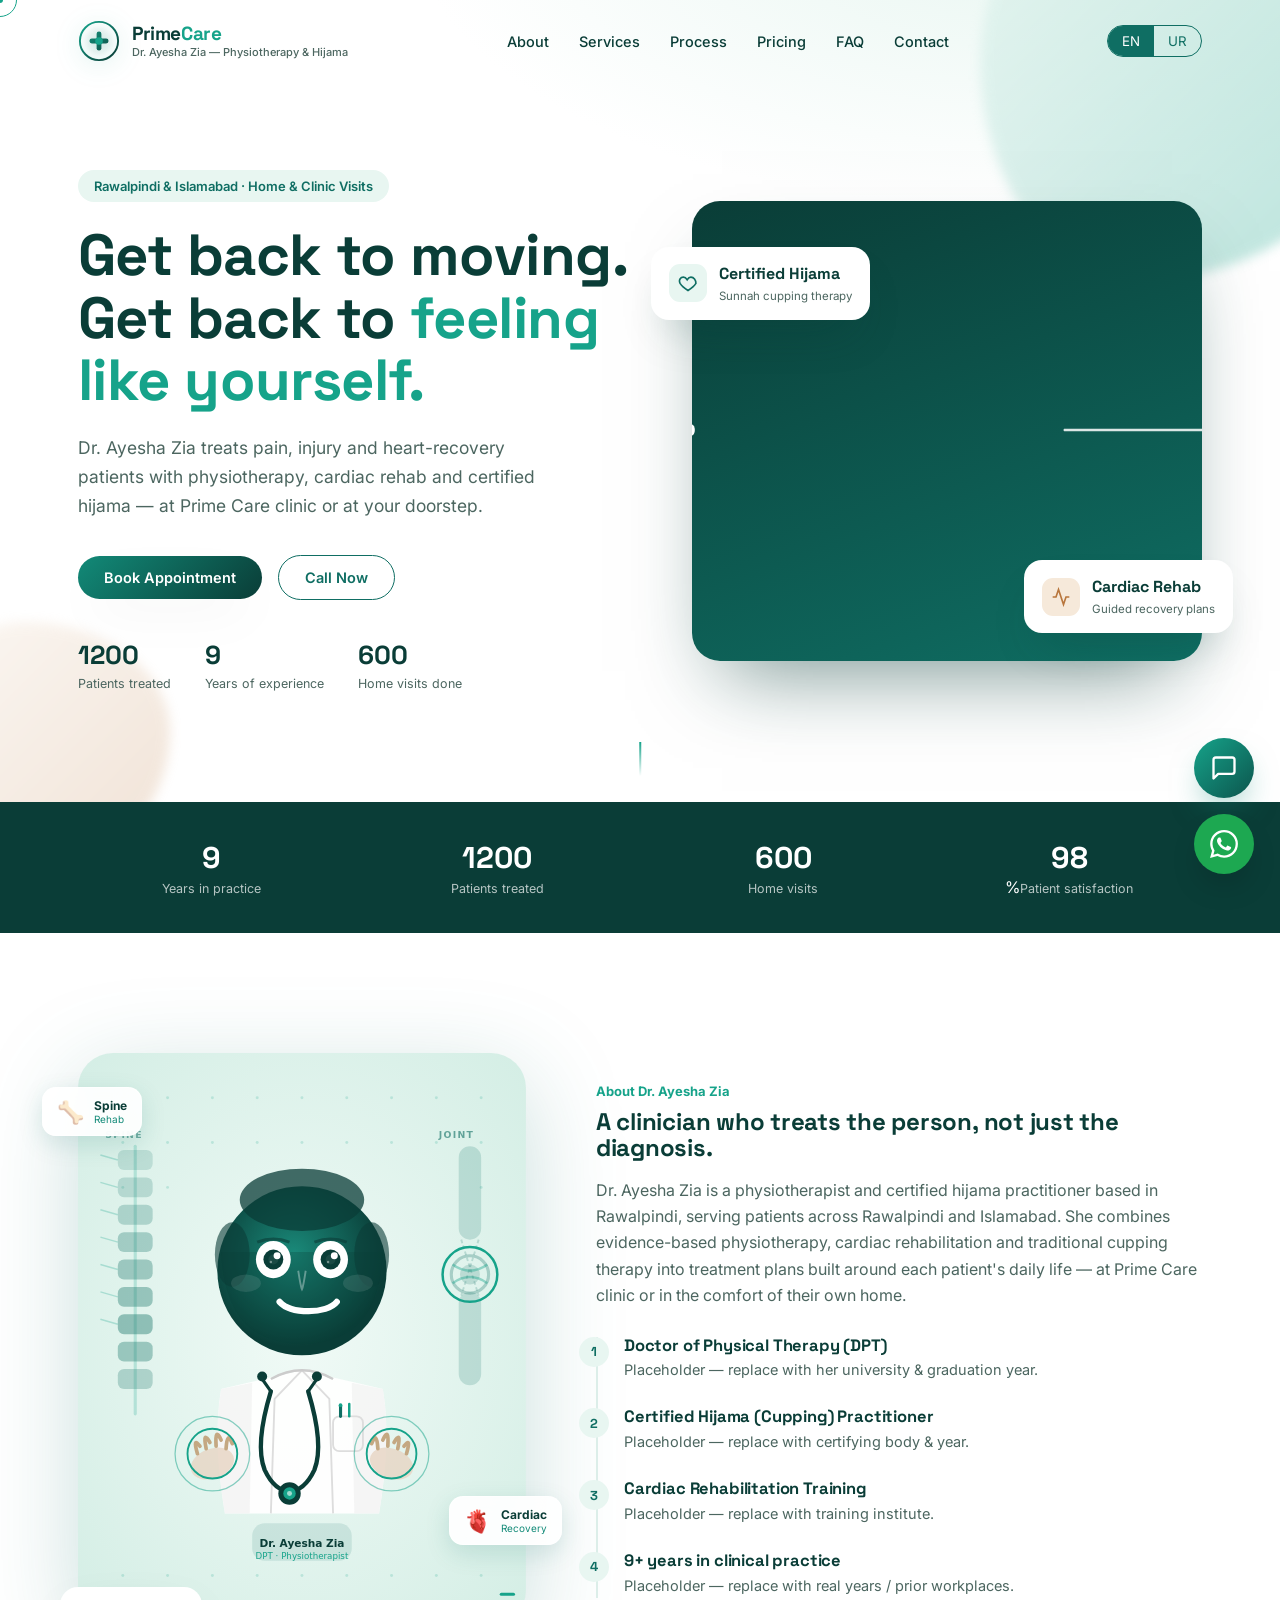
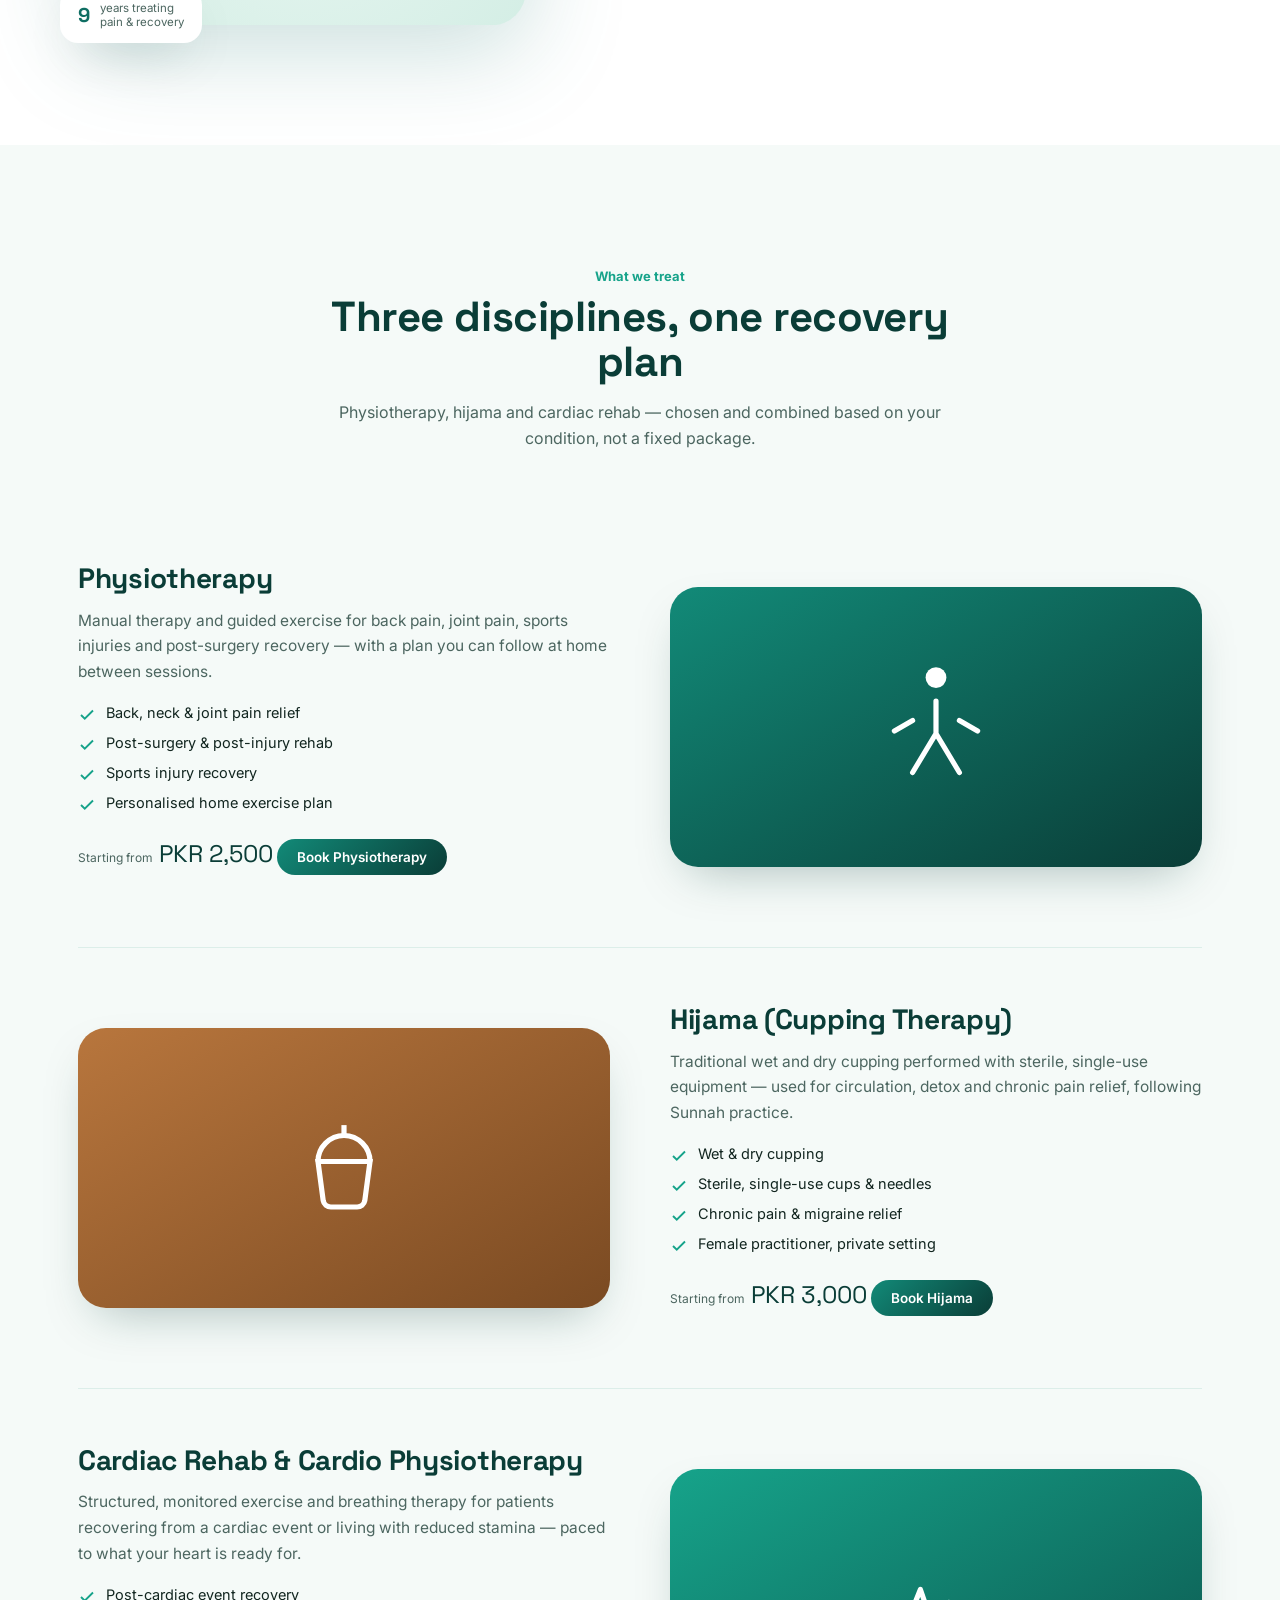
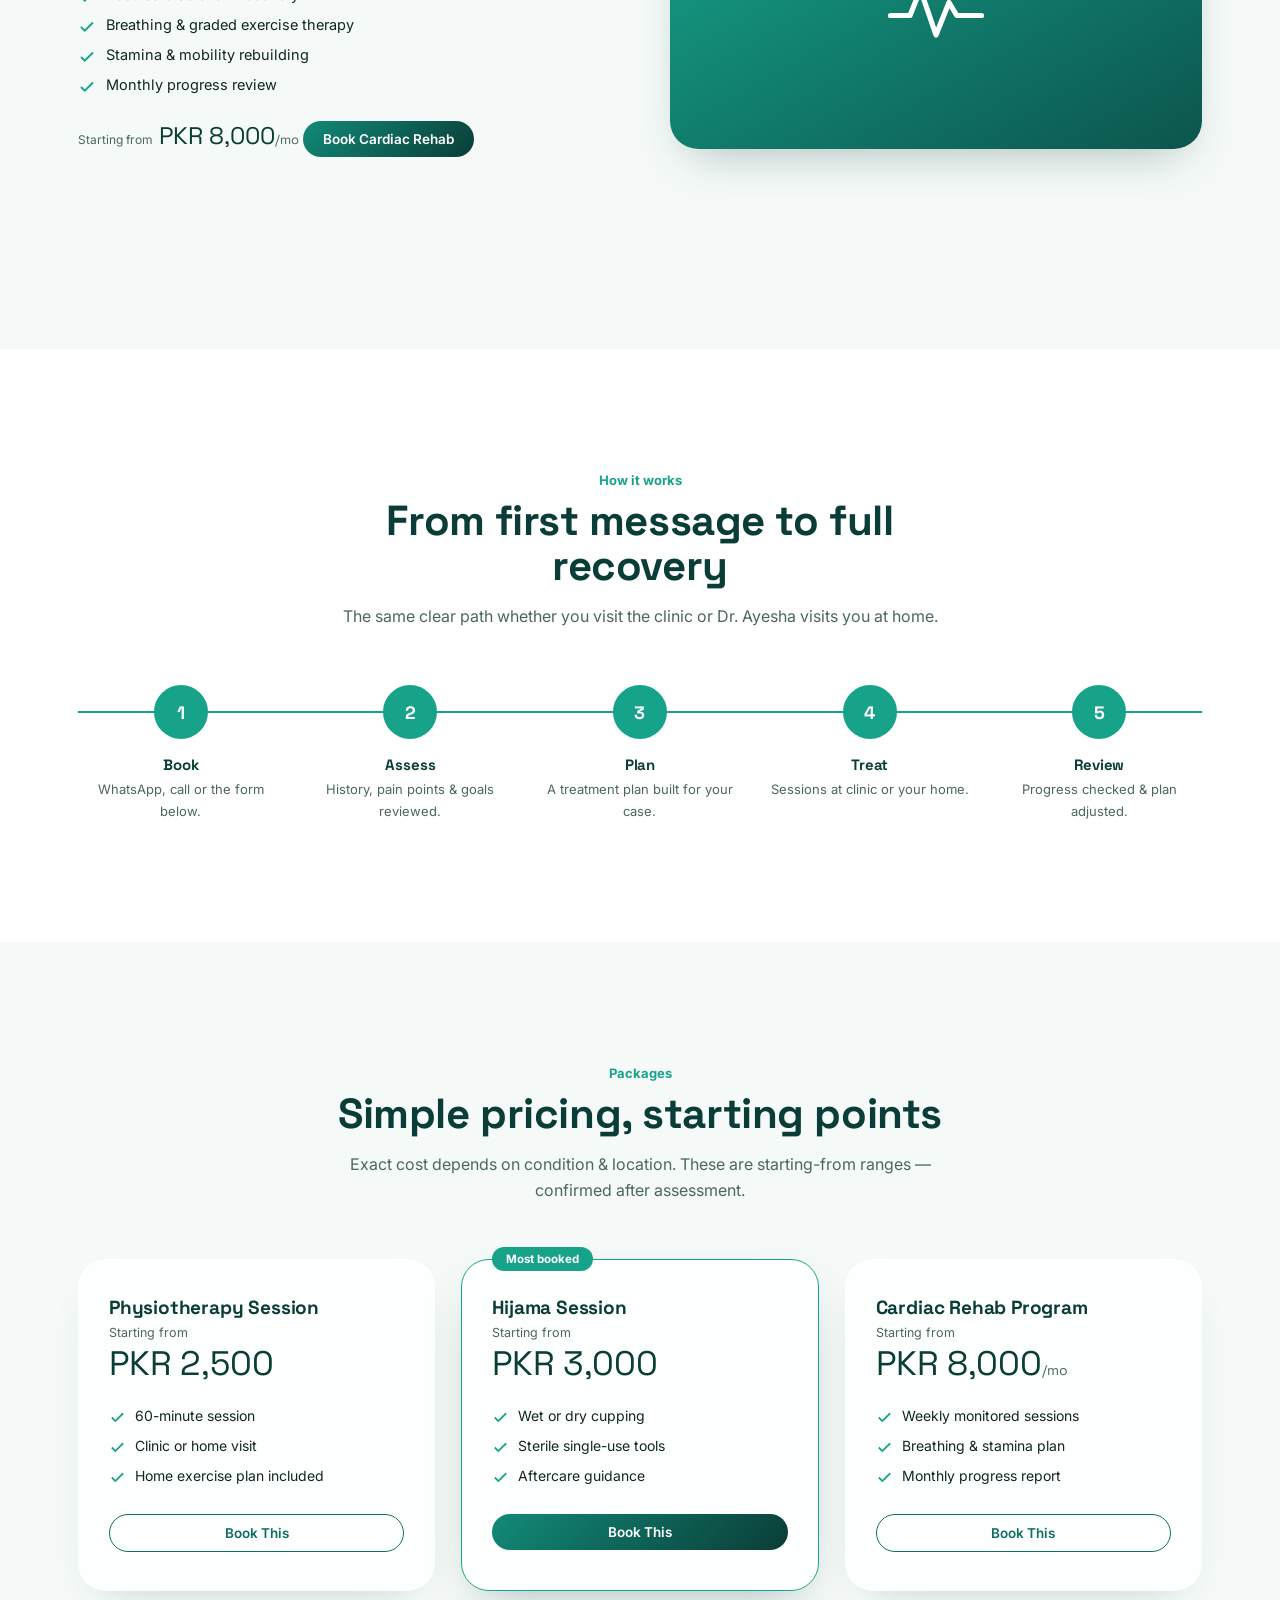
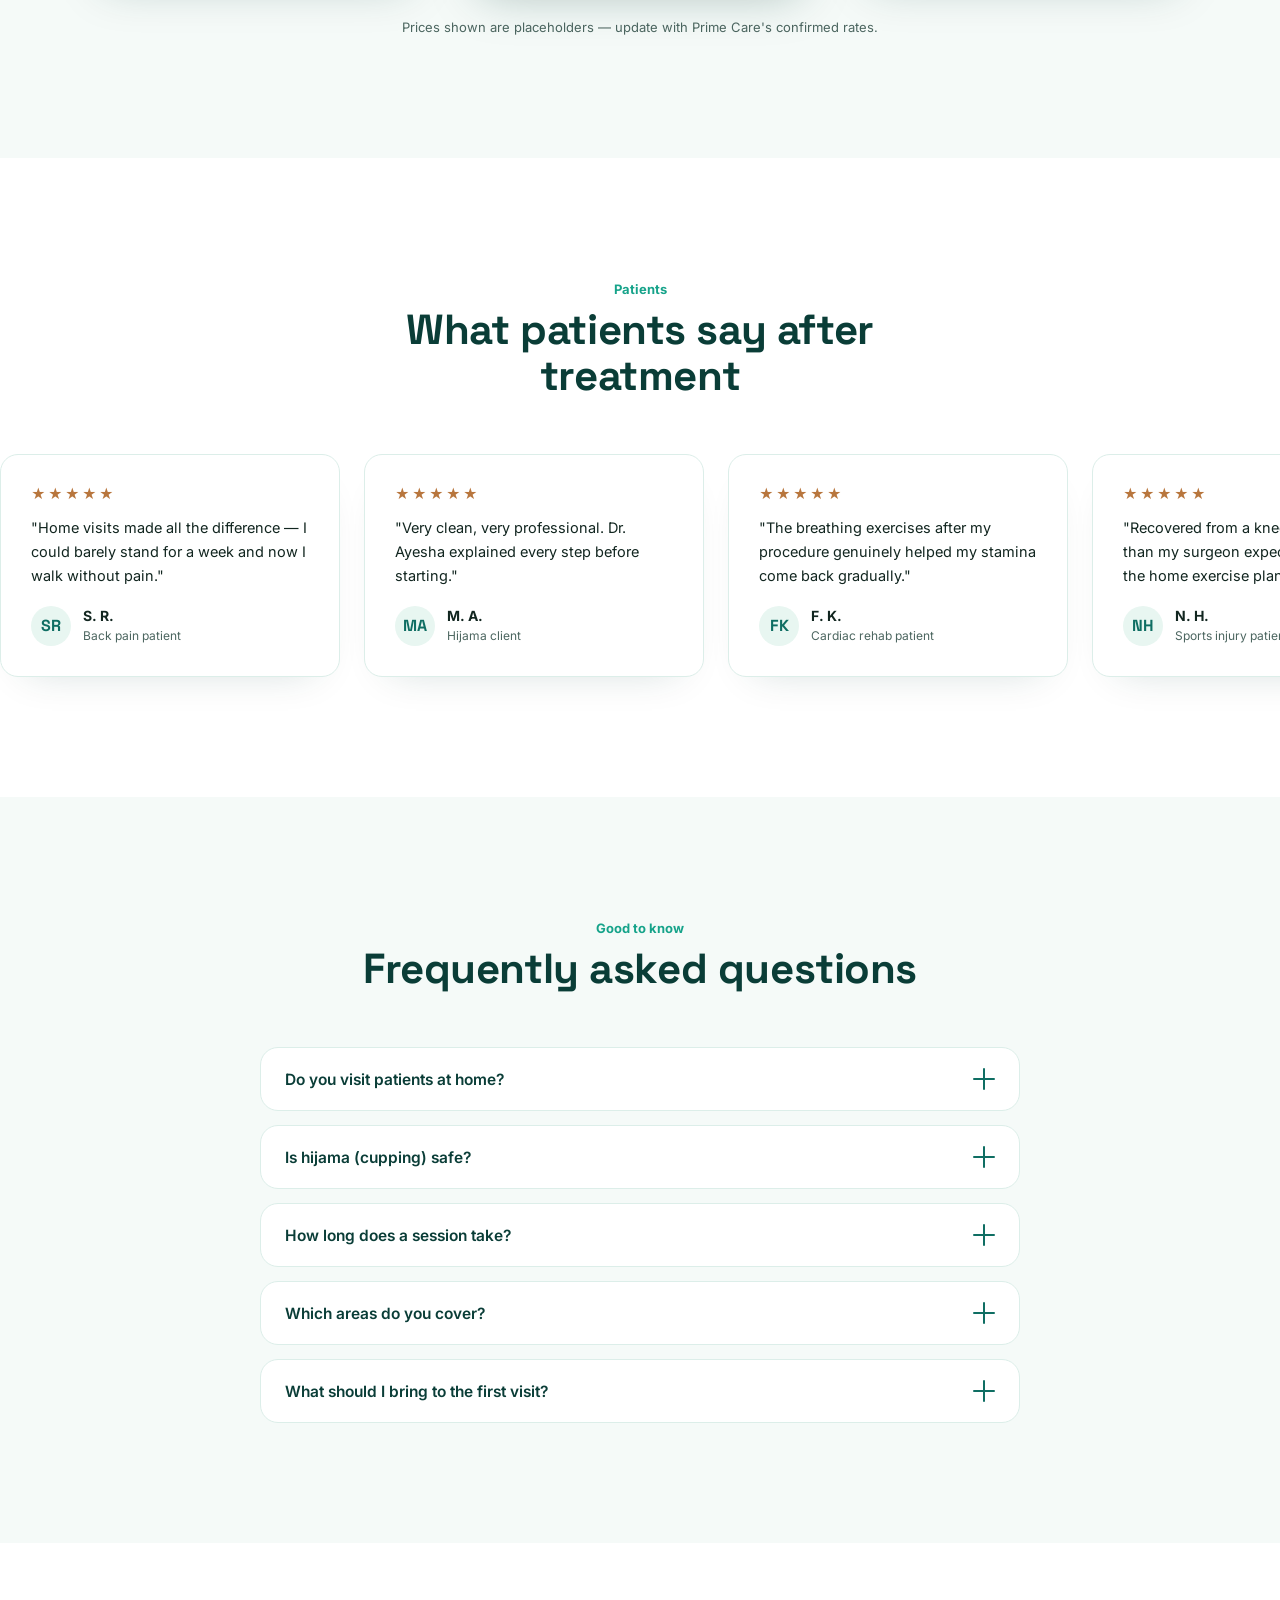
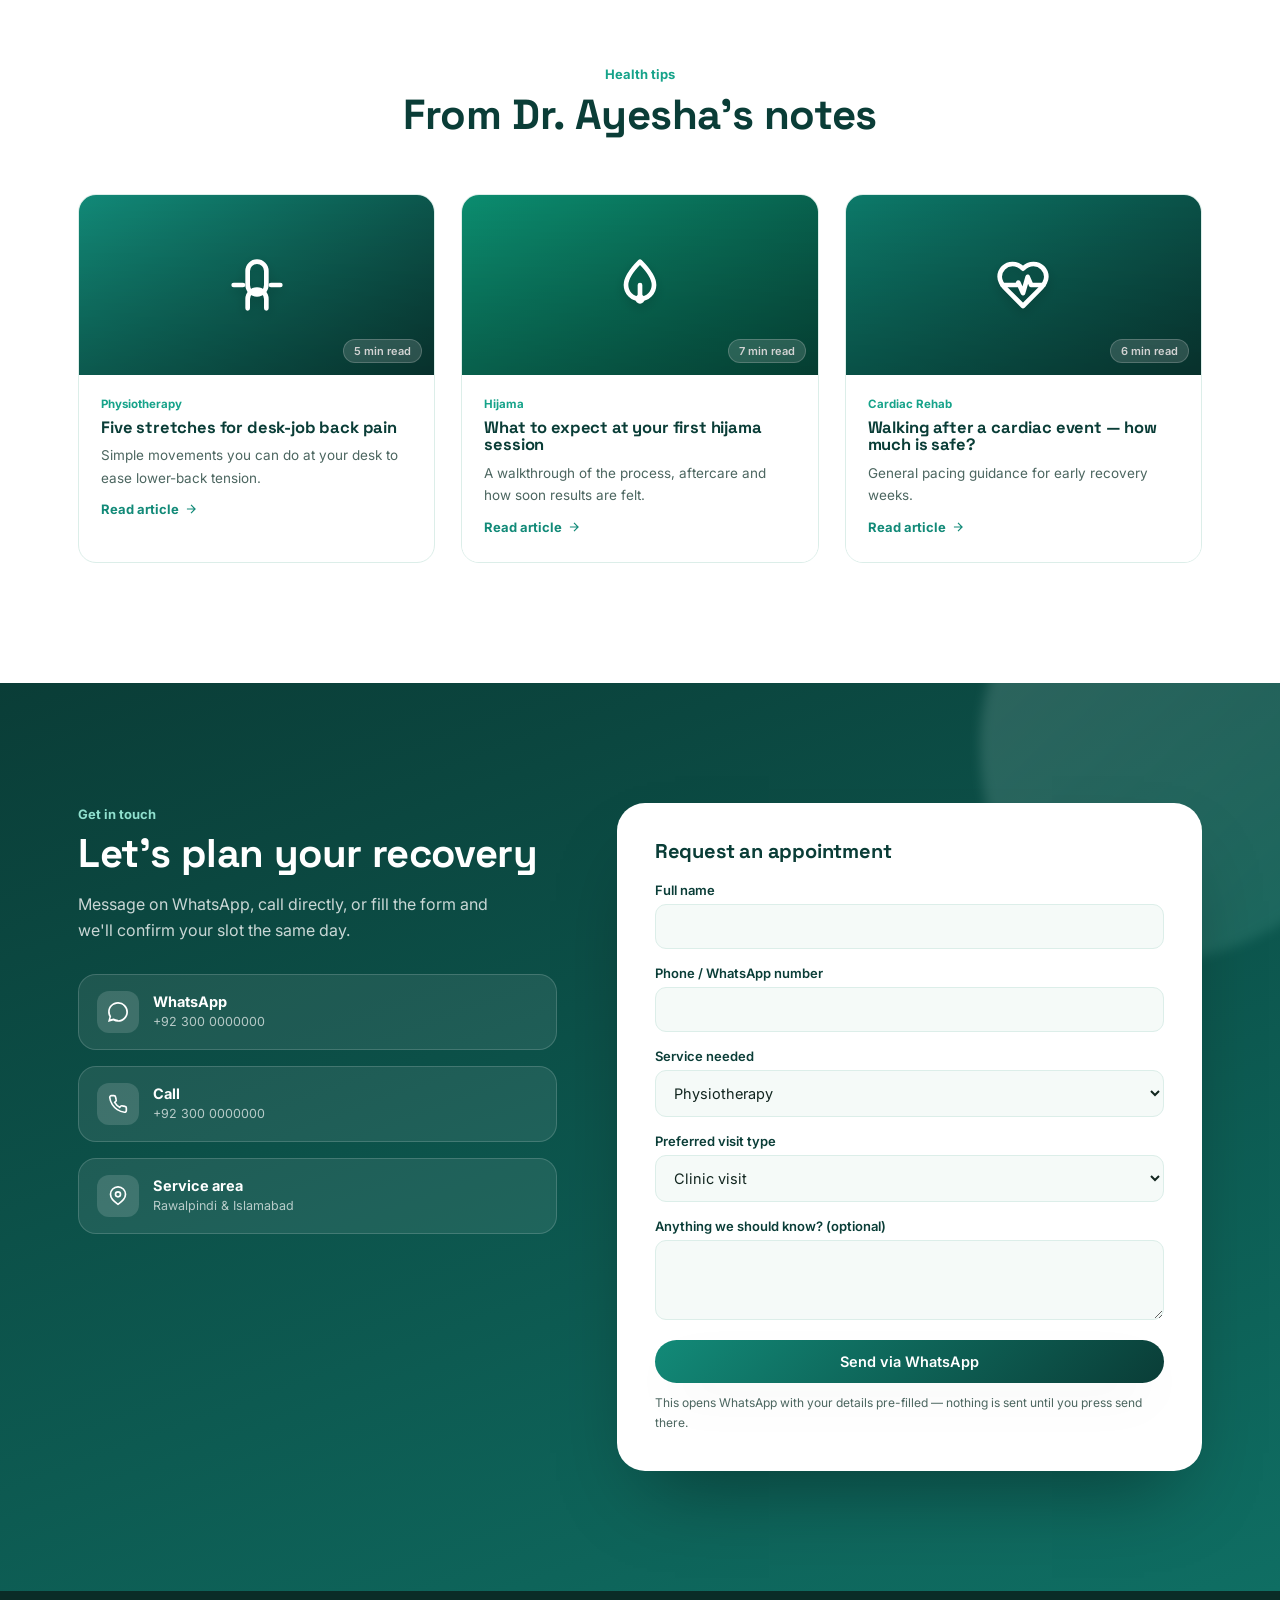
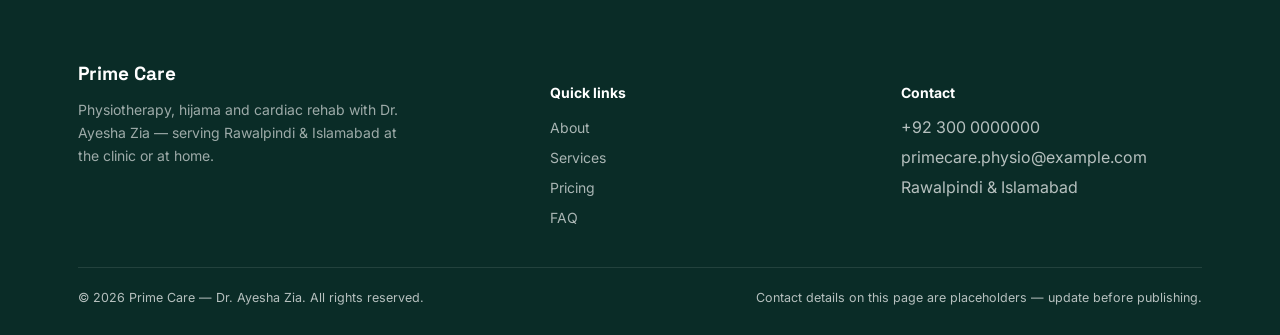
==== index.html @ 3ade5559 "version 1.1" ====
<!DOCTYPE html>
<html lang="en" dir="ltr">
<head>
<meta charset="UTF-8">
<meta name="viewport" content="width=device-width, initial-scale=1.0">
<title>Prime Care — Dr. Ayesha Zia | Physiotherapy, Hijama &amp; Cardiac Rehab</title>
<meta name="description" content="Prime Care with Dr. Ayesha Zia — Physiotherapy, Hijama (cupping) and cardiac rehab in Rawalpindi &amp; Islamabad. Home and clinic visits.">
<link rel="preconnect" href="https://fonts.googleapis.com">
<link rel="preconnect" href="https://fonts.gstatic.com" crossorigin>
<link href="https://fonts.googleapis.com/css2?family=Space+Grotesk:wght@400;500;600;700&family=Inter:wght@400;500;600;700;800&family=Noto+Nastaliq+Urdu:wght@400;600;700&display=swap" rel="stylesheet">
<link rel="stylesheet" href="styles.css">
</head>
<body>

<!-- ============ HEADER ============ -->
<header id="siteHeader">
  <div class="container nav-row">
    <div class="brand">
      <!-- Prime Care Logo -->
      <a href="#" class="brand-logo" aria-label="Prime Care Home">
        <!-- Logo Mark (animated SVG icon) -->
        <svg class="logo-mark" viewBox="0 0 44 44" fill="none" xmlns="http://www.w3.org/2000/svg" aria-hidden="true">
          <!-- Outer ring -->
          <circle cx="22" cy="22" r="20" stroke="url(#logoGrad)" stroke-width="2"/>
          <!-- Inner body glow -->
          <circle cx="22" cy="22" r="16" fill="url(#logoBg)" opacity="0.15"/>
          <!-- Cross / plus shape -->
          <rect x="19.5" y="12" width="5" height="20" rx="2.5" fill="url(#logoGrad)"/>
          <rect x="12" y="19.5" width="20" height="5" rx="2.5" fill="url(#logoGrad)"/>
          <!-- Heartbeat pulse dot -->
          <circle class="logo-pulse" cx="22" cy="22" r="4" fill="#16A38A"/>
          <defs>
            <linearGradient id="logoGrad" x1="4" y1="4" x2="40" y2="40" gradientUnits="userSpaceOnUse">
              <stop offset="0%" stop-color="#16A38A"/>
              <stop offset="100%" stop-color="#0A3D37"/>
            </linearGradient>
            <radialGradient id="logoBg" cx="50%" cy="50%" r="50%">
              <stop offset="0%" stop-color="#16A38A"/>
              <stop offset="100%" stop-color="#0A3D37" stop-opacity="0"/>
            </radialGradient>
          </defs>
        </svg>
        <!-- Wordmark -->
        <div class="brand-text">
          <span class="brand-name">Prime<span class="brand-accent">Care</span></span>
          <small data-i18n="brand.sub">Dr. Ayesha Zia — Physiotherapy &amp; Hijama</small>
        </div>
      </a>
    </div>
    <nav class="links">
      <a href="#about" data-i18n="nav.about">About</a>
      <a href="#services" data-i18n="nav.services">Services</a>
      <a href="#process" data-i18n="nav.process">Process</a>
      <a href="#pricing" data-i18n="nav.pricing">Pricing</a>
      <a href="#faq" data-i18n="nav.faq">FAQ</a>
      <a href="#contact" data-i18n="nav.contact">Contact</a>
    </nav>
    <div class="nav-actions">
      <div class="lang-toggle">
        <button data-lang="en" class="active">EN</button>
        <button data-lang="ur">UR</button>
      </div>
      <a href="#contact" class="btn btn-primary btn-sm" style="display:none" id="navBookDesktop" data-i18n="nav.book">Book Appointment</a>
      <button class="burger" id="burgerBtn" aria-label="Menu"><span></span><span></span><span></span></button>
    </div>
  </div>
</header>

<div class="mobile-menu" id="mobileMenu">
  <div class="close-x" id="closeMenu"><span></span><span></span></div>
  <a href="#about" data-i18n="nav.about">About</a>
  <a href="#services" data-i18n="nav.services">Services</a>
  <a href="#process" data-i18n="nav.process">Process</a>
  <a href="#pricing" data-i18n="nav.pricing">Pricing</a>
  <a href="#faq" data-i18n="nav.faq">FAQ</a>
  <a href="#contact" data-i18n="nav.contact">Contact</a>
</div>

<!-- ============ HERO ============ -->
<section class="hero" id="top">
  <div class="blob blob-1"></div>
  <div class="blob blob-2"></div>
  <div class="container hero-grid">
    <div>
      <span class="hero-tag" data-i18n="hero.tag">Rawalpindi &amp; Islamabad · Home &amp; Clinic Visits</span>
      <h1 data-i18n="hero.title">Get back to moving.<br>Get back to <span class="accent">feeling like yourself.</span></h1>
      <p class="lead" data-i18n="hero.lead">Dr. Ayesha Zia treats pain, injury and heart-recovery patients with physiotherapy, cardiac rehab and certified hijama — at Prime Care clinic or at your doorstep.</p>
      <div class="hero-ctas">
        <a href="#contact" class="btn btn-primary" data-i18n="hero.cta1">Book Appointment</a>
        <a href="tel:+923000000000" class="btn btn-ghost" data-i18n="hero.cta2">Call Now</a>
      </div>
      <div class="hero-stats">
        <div class="stat"><b class="counter" data-target="1200">0</b><span data-i18n="hero.stat1">Patients treated</span></div>
        <div class="stat"><b class="counter" data-target="9">0</b><span data-i18n="hero.stat2">Years of experience</span></div>
        <div class="stat"><b class="counter" data-target="600">0</b><span data-i18n="hero.stat3">Home visits done</span></div>
      </div>
    </div>
    <div class="hero-visual reveal-scale" id="heroVisual">
      <div class="ecg-card">
        <svg viewBox="0 0 900 120" preserveAspectRatio="none">
          <path class="ecg-path" d="M0,60 L60,60 L80,10 L100,110 L120,60 L200,60 L220,20 L240,90 L260,60 L900,60"></path>
          <circle class="ecg-dot" r="5"></circle>
        </svg>
      </div>
      <div class="float-card fc-1">
        <div class="ico"><svg width="20" height="20" viewBox="0 0 24 24" fill="none" stroke="currentColor" stroke-width="2"><path d="M12 21s-7-4.35-9.5-8.5C.5 8.5 3 5 6.5 5c2 0 3.5 1.5 4.5 3 1-1.5 2.5-3 4.5-3C19 5 21.5 8.5 21.5 12.5 19 16.65 12 21 12 21z"/></svg></div>
        <div><b data-i18n="hero.card1t">Certified Hijama</b><span data-i18n="hero.card1s">Sunnah cupping therapy</span></div>
      </div>
      <div class="float-card fc-2">
        <div class="ico"><svg width="20" height="20" viewBox="0 0 24 24" fill="none" stroke="currentColor" stroke-width="2"><path d="M22 12h-4l-3 9L9 3l-3 9H2"/></svg></div>
        <div><b data-i18n="hero.card2t">Cardiac Rehab</b><span data-i18n="hero.card2s">Guided recovery plans</span></div>
      </div>
    </div>
  </div>
  <div class="scroll-cue"><div class="line"></div></div>
</section>

<!-- ============ TRUST STRIP ============ -->
<section class="trust">
  <div class="container trust-row reveal">
    <div class="stat"><b class="counter" data-target="9">0</b><span data-i18n="trust.s1">Years in practice</span></div>
    <div class="stat"><b class="counter" data-target="1200">0</b><span data-i18n="trust.s2">Patients treated</span></div>
    <div class="stat"><b class="counter" data-target="600">0</b><span data-i18n="trust.s3">Home visits</span></div>
    <div class="stat"><b class="counter" data-target="98">0</b>%<span data-i18n="trust.s4">Patient satisfaction</span></div>
  </div>
</section>

<!-- ============ ABOUT ============ -->
<section class="about" id="about">
  <div class="container about-grid">
    <div class="about-art reveal-l" id="aboutArt">
      <svg id="doctorAvatar" viewBox="0 0 360 460" fill="none" xmlns="http://www.w3.org/2000/svg">
        <defs>
          <radialGradient id="headGrad" cx="45%" cy="40%" r="55%">
            <stop offset="0%" stop-color="#1a8a7a"/>
            <stop offset="100%" stop-color="#0A3D37"/>
          </radialGradient>
          <radialGradient id="bgGrad" cx="50%" cy="50%" r="70%">
            <stop offset="0%" stop-color="#f0faf6"/>
            <stop offset="100%" stop-color="#d4eee5"/>
          </radialGradient>
          <filter id="glow">
            <feGaussianBlur stdDeviation="3" result="blur"/>
            <feComposite in="SourceGraphic" in2="blur" operator="over"/>
          </filter>
          <clipPath id="cardClip">
            <rect x="0" y="0" width="360" height="460" rx="28"/>
          </clipPath>
        </defs>

        <!-- ── Background ── -->
        <rect x="0" y="0" width="360" height="460" rx="28" fill="url(#bgGrad)"/>
        <!-- Dot grid -->
        <g opacity="0.18">
          <circle cx="36" cy="36" r="1.2" fill="#16A38A"/><circle cx="72" cy="36" r="1.2" fill="#16A38A"/><circle cx="108" cy="36" r="1.2" fill="#16A38A"/><circle cx="144" cy="36" r="1.2" fill="#16A38A"/><circle cx="180" cy="36" r="1.2" fill="#16A38A"/><circle cx="216" cy="36" r="1.2" fill="#16A38A"/><circle cx="252" cy="36" r="1.2" fill="#16A38A"/><circle cx="288" cy="36" r="1.2" fill="#16A38A"/><circle cx="324" cy="36" r="1.2" fill="#16A38A"/>
          <circle cx="36" cy="72" r="1.2" fill="#16A38A"/><circle cx="72" cy="72" r="1.2" fill="#16A38A"/><circle cx="108" cy="72" r="1.2" fill="#16A38A"/><circle cx="144" cy="72" r="1.2" fill="#16A38A"/><circle cx="180" cy="72" r="1.2" fill="#16A38A"/><circle cx="216" cy="72" r="1.2" fill="#16A38A"/><circle cx="252" cy="72" r="1.2" fill="#16A38A"/><circle cx="288" cy="72" r="1.2" fill="#16A38A"/><circle cx="324" cy="72" r="1.2" fill="#16A38A"/>
          <circle cx="36" cy="108" r="1.2" fill="#16A38A"/><circle cx="72" cy="108" r="1.2" fill="#16A38A"/><circle cx="324" cy="108" r="1.2" fill="#16A38A"/>
          <circle cx="36" cy="420" r="1.2" fill="#16A38A"/><circle cx="72" cy="420" r="1.2" fill="#16A38A"/><circle cx="108" cy="420" r="1.2" fill="#16A38A"/><circle cx="144" cy="420" r="1.2" fill="#16A38A"/><circle cx="180" cy="420" r="1.2" fill="#16A38A"/><circle cx="216" cy="420" r="1.2" fill="#16A38A"/><circle cx="252" cy="420" r="1.2" fill="#16A38A"/><circle cx="288" cy="420" r="1.2" fill="#16A38A"/><circle cx="324" cy="420" r="1.2" fill="#16A38A"/>
        </g>

        <!-- ── Spine Anatomy (left panel) ── -->
        <g id="spineGroup" opacity="0.9">
          <text x="22" y="68" font-size="7.5" fill="#0F6E63" font-family="system-ui,sans-serif" font-weight="700" letter-spacing="1" opacity="0.6">SPINE</text>
          <!-- spinal cord line -->
          <line x1="46" y1="75" x2="46" y2="290" stroke="#16A38A" stroke-width="2.5" stroke-linecap="round" opacity="0.25"/>
          <!-- vertebrae -->
          <rect class="vertebra" x="32" y="78" width="28" height="16" rx="5" fill="#0F6E63" opacity="0.18"/>
          <rect class="vertebra" x="32" y="100" width="28" height="16" rx="5" fill="#0F6E63" opacity="0.22"/>
          <rect class="vertebra" x="32" y="122" width="28" height="16" rx="5" fill="#0F6E63" opacity="0.27"/>
          <rect class="vertebra" x="32" y="144" width="28" height="16" rx="5" fill="#0F6E63" opacity="0.32"/>
          <rect class="vertebra" x="32" y="166" width="28" height="16" rx="5" fill="#0F6E63" opacity="0.36"/>
          <rect class="vertebra" x="32" y="188" width="28" height="16" rx="5" fill="#0F6E63" opacity="0.4"/>
          <rect class="vertebra" x="32" y="210" width="28" height="16" rx="5" fill="#0F6E63" opacity="0.44"/>
          <rect class="vertebra" x="32" y="232" width="28" height="16" rx="5" fill="#0F6E63" opacity="0.38"/>
          <rect class="vertebra" x="32" y="254" width="28" height="16" rx="5" fill="#0F6E63" opacity="0.28"/>
          <!-- nerve roots -->
          <line x1="32" y1="86" x2="18" y2="82" stroke="#16A38A" stroke-width="1.2" opacity="0.3"/>
          <line x1="32" y1="108" x2="18" y2="104" stroke="#16A38A" stroke-width="1.2" opacity="0.3"/>
          <line x1="32" y1="130" x2="18" y2="126" stroke="#16A38A" stroke-width="1.2" opacity="0.3"/>
          <line x1="32" y1="152" x2="18" y2="148" stroke="#16A38A" stroke-width="1.2" opacity="0.3"/>
          <line x1="32" y1="174" x2="18" y2="170" stroke="#16A38A" stroke-width="1.2" opacity="0.3"/>
          <line x1="32" y1="196" x2="18" y2="192" stroke="#16A38A" stroke-width="1.2" opacity="0.3"/>
          <line x1="32" y1="218" x2="18" y2="214" stroke="#16A38A" stroke-width="1.2" opacity="0.3"/>
          <!-- Highlighted active vertebra (healed!) -->
          <rect id="healedVert" x="30" y="142" width="32" height="20" rx="6" fill="none" stroke="#16A38A" stroke-width="1.5" opacity="0"/>
        </g>

        <!-- ── Knee Joint (right panel) ── -->
        <g id="kneeGroup">
          <text x="290" y="68" font-size="7.5" fill="#0F6E63" font-family="system-ui,sans-serif" font-weight="700" letter-spacing="1" opacity="0.6">JOINT</text>
          <!-- Femur bone -->
          <rect x="306" y="75" width="18" height="75" rx="9" fill="#0F6E63" opacity="0.18"/>
          <!-- Tibia bone -->
          <rect x="306" y="192" width="18" height="75" rx="9" fill="#0F6E63" opacity="0.18"/>
          <!-- Knee cap -->
          <ellipse cx="315" cy="178" rx="15" ry="15" fill="none" stroke="#0F6E63" stroke-width="2.5" opacity="0.28"/>
          <ellipse cx="315" cy="178" rx="8" ry="8" fill="#0F6E63" opacity="0.18"/>
          <!-- Cartilage -->
          <path d="M301 170 Q315 180 329 170" stroke="#16A38A" stroke-width="2" fill="none" opacity="0.4"/>
          <path d="M301 185 Q315 175 329 185" stroke="#16A38A" stroke-width="2" fill="none" opacity="0.4"/>
          <!-- Ligaments -->
          <line x1="308" y1="150" x2="322" y2="195" stroke="#0F6E63" stroke-width="1.5" opacity="0.2" stroke-dasharray="3 2"/>
          <line x1="322" y1="150" x2="308" y2="195" stroke="#0F6E63" stroke-width="1.5" opacity="0.2" stroke-dasharray="3 2"/>
          <!-- Healing glow ring -->
          <circle id="kneeGlow" cx="315" cy="178" r="22" fill="none" stroke="#16A38A" stroke-width="2"/>
        </g>

        <!-- ── Doctor Body / White Coat ── -->
        <!-- Coat base -->
        <path d="M118 370 Q108 310 115 270 L180 255 L245 270 Q252 310 242 370 Z" fill="white" opacity="0.95"/>
        <!-- Coat shading -->
        <path d="M118 370 Q108 310 115 270 L140 265 L138 370Z" fill="#f0f0f0" opacity="0.6"/>
        <path d="M242 370 Q252 310 245 270 L220 265 L222 370Z" fill="#f0f0f0" opacity="0.6"/>
        <!-- Lapels -->
        <path d="M180 255 L158 278 L155 370" stroke="#ddd" stroke-width="1.5" fill="none"/>
        <path d="M180 255 L202 278 L205 370" stroke="#ddd" stroke-width="1.5" fill="none"/>
        <!-- Coat collar -->
        <path d="M155 262 Q180 248 205 262" stroke="#ccc" stroke-width="2" fill="none"/>
        <!-- Breast pocket -->
        <rect x="205" y="292" width="24" height="28" rx="5" fill="none" stroke="#ddd" stroke-width="1.5"/>
        <!-- Pens in pocket -->
        <line x1="211" y1="292" x2="211" y2="284" stroke="#0F6E63" stroke-width="2.5" stroke-linecap="round"/>
        <circle cx="211" cy="283" r="1.5" fill="#16A38A"/>
        <line x1="218" y1="292" x2="218" y2="282" stroke="#16A38A" stroke-width="2" stroke-linecap="round"/>
        <!-- Stethoscope -->
        <path d="M155 272 Q142 315 150 335 Q158 352 170 352 Q182 352 190 335 Q198 315 185 272"
              stroke="#0A3D37" stroke-width="3.5" fill="none" stroke-linecap="round"/>
        <circle cx="170" cy="354" r="9" fill="#0A3D37"/>
        <circle cx="170" cy="354" r="5" fill="#16A38A"/>
        <circle cx="170" cy="354" r="2" fill="#fff" opacity="0.6"/>
        <!-- Stethoscope earpieces -->
        <line x1="155" y1="272" x2="148" y2="262" stroke="#0A3D37" stroke-width="2.5" stroke-linecap="round"/>
        <line x1="185" y1="272" x2="192" y2="262" stroke="#0A3D37" stroke-width="2.5" stroke-linecap="round"/>
        <circle cx="148" cy="260" r="4" fill="#0A3D37"/>
        <circle cx="192" cy="260" r="4" fill="#0A3D37"/>

        <!-- Healing hands -->
        <!-- Left hand (open palm, glowing) -->
        <g id="leftHandGroup">
          <ellipse cx="108" cy="330" rx="18" ry="12" fill="#E8D5C4" opacity="0.8" transform="rotate(-20 108 330)"/>
          <!-- Fingers -->
          <path d="M96 322 Q92 308 98 316" stroke="#c4a882" stroke-width="3" fill="none" stroke-linecap="round"/>
          <path d="M103 318 Q100 303 106 313" stroke="#c4a882" stroke-width="3" fill="none" stroke-linecap="round"/>
          <path d="M111 316 Q110 300 115 311" stroke="#c4a882" stroke-width="3" fill="none" stroke-linecap="round"/>
          <path d="M119 318 Q120 303 124 314" stroke="#c4a882" stroke-width="3" fill="none" stroke-linecap="round"/>
          <!-- Healing glow rings -->
          <circle id="handGlowL" cx="108" cy="322" r="20" fill="none" stroke="#16A38A" stroke-width="1.5"/>
          <circle id="handGlowL2" cx="108" cy="322" r="30" fill="none" stroke="#16A38A" stroke-width="1" opacity="0.5"/>
        </g>
        <!-- Right hand -->
        <g id="rightHandGroup">
          <ellipse cx="252" cy="330" rx="18" ry="12" fill="#E8D5C4" opacity="0.8" transform="rotate(20 252 330)"/>
          <path d="M264 322 Q268 308 262 316" stroke="#c4a882" stroke-width="3" fill="none" stroke-linecap="round"/>
          <path d="M257 318 Q260 303 254 313" stroke="#c4a882" stroke-width="3" fill="none" stroke-linecap="round"/>
          <path d="M249 316 Q250 300 245 311" stroke="#c4a882" stroke-width="3" fill="none" stroke-linecap="round"/>
          <path d="M241 318 Q240 303 236 314" stroke="#c4a882" stroke-width="3" fill="none" stroke-linecap="round"/>
          <circle id="handGlowR" cx="252" cy="322" r="20" fill="none" stroke="#16A38A" stroke-width="1.5"/>
          <circle id="handGlowR2" cx="252" cy="322" r="30" fill="none" stroke="#16A38A" stroke-width="1" opacity="0.5"/>
        </g>

        <!-- Neck -->
        <rect x="165" y="210" width="30" height="30" rx="13" fill="#c8a882" opacity="0.9"/>

        <!-- ── Head ── -->
        <circle id="drHead" cx="180" cy="175" r="68" fill="url(#headGrad)"/>
        <!-- Hair / scarf (hijab-style, respectful) -->
        <ellipse cx="180" cy="118" rx="50" ry="25" fill="#0A3D37" opacity="0.75"/>
        <ellipse cx="124" cy="162" rx="14" ry="26" fill="#0A3D37" opacity="0.6"/>
        <ellipse cx="236" cy="162" rx="14" ry="26" fill="#0A3D37" opacity="0.6"/>
        <path d="M115 160 Q118 215 150 228 Q165 234 180 234 Q195 234 210 228 Q242 215 245 160"
              fill="#0A3D37" opacity="0.28"/>

        <!-- ── Left Eye ── -->
        <g id="eyeGroupLeft">
          <ellipse cx="157" cy="166" rx="14" ry="15" fill="white"/>
          <circle id="pupilLeft" cx="157" cy="166" r="8" fill="#0A3D37"/>
          <circle id="pupilLeftIris" cx="157" cy="166" r="4" fill="#1a4a44"/>
          <circle id="glintLeft" cx="160" cy="163" r="2.8" fill="white"/>
          <circle cx="155" cy="168" r="1" fill="white" opacity="0.4"/>
          <rect id="blinkLeft" x="143" y="151" width="28" height="0" fill="url(#headGrad)" rx="5"/>
          <!-- Eyelash / brow -->
          <path d="M144 152 Q157 147 170 152" stroke="#0A3D37" stroke-width="2.5" fill="none" opacity="0.6"/>
        </g>

        <!-- ── Right Eye ── -->
        <g id="eyeGroupRight">
          <ellipse cx="203" cy="166" rx="14" ry="15" fill="white"/>
          <circle id="pupilRight" cx="203" cy="166" r="8" fill="#0A3D37"/>
          <circle id="pupilRightIris" cx="203" cy="166" r="4" fill="#1a4a44"/>
          <circle id="glintRight" cx="206" cy="163" r="2.8" fill="white"/>
          <circle cx="201" cy="168" r="1" fill="white" opacity="0.4"/>
          <rect id="blinkRight" x="189" y="151" width="28" height="0" fill="url(#headGrad)" rx="5"/>
          <path d="M190 152 Q203 147 216 152" stroke="#0A3D37" stroke-width="2.5" fill="none" opacity="0.6"/>
        </g>

        <!-- Nose -->
        <path d="M177 175 Q179 188 180 190 Q181 188 183 175" stroke="#fff" stroke-width="1.5" fill="none" opacity="0.35"/>

        <!-- Smile -->
        <path id="drSmile" d="M162 200c9 10 38 10 46 0" stroke="#fff" stroke-width="5" fill="none" stroke-linecap="round"/>
        <!-- Cheeks -->
        <ellipse cx="135" cy="185" rx="12" ry="7" fill="#fff" opacity="0.1"/>
        <ellipse cx="225" cy="185" rx="12" ry="7" fill="#fff" opacity="0.1"/>

        <!-- ── Name Badge ── -->
        <rect x="140" y="378" width="80" height="30" rx="10" fill="#0F6E63" opacity="0.12"/>
        <text x="180" y="397" text-anchor="middle" font-size="8.5" fill="#0A3D37" font-family="system-ui,sans-serif" font-weight="700">Dr. Ayesha Zia</text>
        <text x="180" y="407" text-anchor="middle" font-size="7" fill="#16A38A" font-family="system-ui,sans-serif">DPT · Physiotherapist</text>

        <!-- ── ECG / Heartbeat line at bottom ── -->
        <g clip-path="url(#cardClip)">
          <path id="ecgPath"
            d="M10 435 L55 435 L70 413 L82 457 L97 393 L112 457 L127 413 L142 435 L350 435"
            stroke="#16A38A" stroke-width="2.5" fill="none"
            stroke-linecap="round" stroke-linejoin="round"
            stroke-dasharray="520" stroke-dashoffset="520"/>
        </g>

        <!-- ── Floating healing particles ── -->
        <circle id="fp1" cx="90" cy="300" r="3" fill="#16A38A" opacity="0"/>
        <circle id="fp2" cx="80" cy="270" r="2" fill="#16A38A" opacity="0"/>
        <circle id="fp3" cx="275" cy="295" r="3" fill="#16A38A" opacity="0"/>
        <circle id="fp4" cx="285" cy="265" r="2" fill="#16A38A" opacity="0"/>
        <circle id="fp5" cx="100" cy="240" r="1.5" fill="#16A38A" opacity="0"/>
        <circle id="fp6" cx="265" cy="240" r="1.5" fill="#16A38A" opacity="0"/>
      </svg>

      <!-- Floating mini info cards on avatar -->
      <div class="avatar-chip chip-tl">
        <span class="chip-icon">🦴</span>
        <div><b>Spine</b><small>Rehab</small></div>
      </div>
      <div class="avatar-chip chip-br">
        <span class="chip-icon">🫀</span>
        <div><b>Cardiac</b><small>Recovery</small></div>
      </div>

      <div class="about-badge">
        <b class="counter" data-target="9">0</b>
        <span data-i18n="about.badge">years treating<br>pain &amp; recovery</span>
      </div>
    </div>
    <div class="reveal-r">
      <span class="kicker" data-i18n="about.kicker">About Dr. Ayesha Zia</span>
      <h2 data-i18n="about.title">A clinician who treats the person, not just the diagnosis.</h2>
      <p style="margin-top:16px; font-size:16px;" data-i18n="about.body">Dr. Ayesha Zia is a physiotherapist and certified hijama practitioner based in Rawalpindi, serving patients across Rawalpindi and Islamabad. She combines evidence-based physiotherapy, cardiac rehabilitation and traditional cupping therapy into treatment plans built around each patient's daily life — at Prime Care clinic or in the comfort of their own home.</p>
      <div class="cred-list">
        <div class="cred-item" data-n="1">
          <h4 data-i18n="about.c1t">Doctor of Physical Therapy (DPT)</h4>
          <p data-i18n="about.c1d">Placeholder — replace with her university &amp; graduation year.</p>
        </div>
        <div class="cred-item" data-n="2">
          <h4 data-i18n="about.c2t">Certified Hijama (Cupping) Practitioner</h4>
          <p data-i18n="about.c2d">Placeholder — replace with certifying body &amp; year.</p>
        </div>
        <div class="cred-item" data-n="3">
          <h4 data-i18n="about.c3t">Cardiac Rehabilitation Training</h4>
          <p data-i18n="about.c3d">Placeholder — replace with training institute.</p>
        </div>
        <div class="cred-item" data-n="4">
          <h4 data-i18n="about.c4t">9+ years in clinical practice</h4>
          <p data-i18n="about.c4d">Placeholder — replace with real years / prior workplaces.</p>
        </div>
      </div>
    </div>
  </div>
</section>

<!-- ============ SERVICES ============ -->
<section class="services" id="services">
  <div class="container">
    <div class="sec-head center reveal">
      <span class="kicker" data-i18n="services.kicker">What we treat</span>
      <h2 data-i18n="services.title">Three disciplines, one recovery plan</h2>
      <p style="margin:0 auto" data-i18n="services.sub">Physiotherapy, hijama and cardiac rehab — chosen and combined based on your condition, not a fixed package.</p>
    </div>

    <!-- Physiotherapy -->
    <div class="service-panel">
      <div class="service-visual reveal-l">
        <div class="tilt-card sv-physio" data-tilt>
          <svg viewBox="0 0 100 100" fill="none" stroke="#fff" stroke-width="4"><path d="M50 20a8 8 0 100-16 8 8 0 000 16z" fill="#fff" stroke="none"/><path d="M50 30v25l-18 30M50 55l18 30M32 45l-14 8M68 45l14 8" stroke-linecap="round"/></svg>
        </div>
      </div>
      <div class="service-copy reveal-r">
        <h3 data-i18n="s1.title">Physiotherapy</h3>
        <p class="desc" data-i18n="s1.desc">Manual therapy and guided exercise for back pain, joint pain, sports injuries and post-surgery recovery — with a plan you can follow at home between sessions.</p>
        <ul class="service-feats">
          <li><svg viewBox="0 0 24 24" fill="none" stroke="currentColor" stroke-width="2.5"><path d="M20 6L9 17l-5-5"/></svg><span data-i18n="s1.f1">Back, neck &amp; joint pain relief</span></li>
          <li><svg viewBox="0 0 24 24" fill="none" stroke="currentColor" stroke-width="2.5"><path d="M20 6L9 17l-5-5"/></svg><span data-i18n="s1.f2">Post-surgery &amp; post-injury rehab</span></li>
          <li><svg viewBox="0 0 24 24" fill="none" stroke="currentColor" stroke-width="2.5"><path d="M20 6L9 17l-5-5"/></svg><span data-i18n="s1.f3">Sports injury recovery</span></li>
          <li><svg viewBox="0 0 24 24" fill="none" stroke="currentColor" stroke-width="2.5"><path d="M20 6L9 17l-5-5"/></svg><span data-i18n="s1.f4">Personalised home exercise plan</span></li>
        </ul>
        <div class="price-tag"><span class="from" data-i18n="s1.from">Starting from</span><span class="amt">PKR 2,500</span></div>
        <a href="#contact" class="btn btn-primary btn-sm" data-i18n="s1.cta">Book Physiotherapy</a>
      </div>
    </div>

    <!-- Hijama -->
    <div class="service-panel">
      <div class="service-visual reveal-r">
        <div class="tilt-card sv-hijama" data-tilt>
          <svg viewBox="0 0 100 100" fill="none" stroke="#fff" stroke-width="4"><path d="M30 45h40l-4 30a6 6 0 01-6 5H40a6 6 0 01-6-5l-4-30z"/><path d="M30 45c0-11 9-20 20-20s20 9 20 20"/><path d="M50 25v-8"/></svg>
        </div>
      </div>
      <div class="service-copy reveal-l">
        <h3 data-i18n="s2.title">Hijama (Cupping Therapy)</h3>
        <p class="desc" data-i18n="s2.desc">Traditional wet and dry cupping performed with sterile, single-use equipment — used for circulation, detox and chronic pain relief, following Sunnah practice.</p>
        <ul class="service-feats">
          <li><svg viewBox="0 0 24 24" fill="none" stroke="currentColor" stroke-width="2.5"><path d="M20 6L9 17l-5-5"/></svg><span data-i18n="s2.f1">Wet &amp; dry cupping</span></li>
          <li><svg viewBox="0 0 24 24" fill="none" stroke="currentColor" stroke-width="2.5"><path d="M20 6L9 17l-5-5"/></svg><span data-i18n="s2.f2">Sterile, single-use cups &amp; needles</span></li>
          <li><svg viewBox="0 0 24 24" fill="none" stroke="currentColor" stroke-width="2.5"><path d="M20 6L9 17l-5-5"/></svg><span data-i18n="s2.f3">Chronic pain &amp; migraine relief</span></li>
          <li><svg viewBox="0 0 24 24" fill="none" stroke="currentColor" stroke-width="2.5"><path d="M20 6L9 17l-5-5"/></svg><span data-i18n="s2.f4">Female practitioner, private setting</span></li>
        </ul>
        <div class="price-tag"><span class="from" data-i18n="s2.from">Starting from</span><span class="amt">PKR 3,000</span></div>
        <a href="#contact" class="btn btn-primary btn-sm" data-i18n="s2.cta">Book Hijama</a>
      </div>
    </div>

    <!-- Cardio -->
    <div class="service-panel">
      <div class="service-visual reveal-l">
        <div class="tilt-card sv-cardio" data-tilt>
          <svg viewBox="0 0 100 100" fill="none" stroke="#fff" stroke-width="4"><path d="M15 55h15l8-20 12 35 10-25 6 10h19" stroke-linecap="round" stroke-linejoin="round"/></svg>
        </div>
      </div>
      <div class="service-copy reveal-r">
        <h3 data-i18n="s3.title">Cardiac Rehab &amp; Cardio Physiotherapy</h3>
        <p class="desc" data-i18n="s3.desc">Structured, monitored exercise and breathing therapy for patients recovering from a cardiac event or living with reduced stamina — paced to what your heart is ready for.</p>
        <ul class="service-feats">
          <li><svg viewBox="0 0 24 24" fill="none" stroke="currentColor" stroke-width="2.5"><path d="M20 6L9 17l-5-5"/></svg><span data-i18n="s3.f1">Post-cardiac event recovery</span></li>
          <li><svg viewBox="0 0 24 24" fill="none" stroke="currentColor" stroke-width="2.5"><path d="M20 6L9 17l-5-5"/></svg><span data-i18n="s3.f2">Breathing &amp; graded exercise therapy</span></li>
          <li><svg viewBox="0 0 24 24" fill="none" stroke="currentColor" stroke-width="2.5"><path d="M20 6L9 17l-5-5"/></svg><span data-i18n="s3.f3">Stamina &amp; mobility rebuilding</span></li>
          <li><svg viewBox="0 0 24 24" fill="none" stroke="currentColor" stroke-width="2.5"><path d="M20 6L9 17l-5-5"/></svg><span data-i18n="s3.f4">Monthly progress review</span></li>
        </ul>
        <div class="price-tag"><span class="from" data-i18n="s3.from">Starting from</span><span class="amt">PKR 8,000<span style="font-size:13px;color:var(--ink-soft)">/mo</span></span></div>
        <a href="#contact" class="btn btn-primary btn-sm" data-i18n="s3.cta">Book Cardiac Rehab</a>
      </div>
    </div>
  </div>
</section>

<!-- ============ PROCESS ============ -->
<section class="process" id="process">
  <div class="container">
    <div class="sec-head center reveal">
      <span class="kicker" data-i18n="process.kicker">How it works</span>
      <h2 data-i18n="process.title">From first message to full recovery</h2>
      <p style="margin:0 auto" data-i18n="process.sub">The same clear path whether you visit the clinic or Dr. Ayesha visits you at home.</p>
    </div>
    <div class="process-track">
      <div class="process-line"><div class="process-line-fill" id="processFill"></div></div>
      <div class="process-steps stagger" id="processSteps">
        <div class="p-step" style="--i:0"><div class="num">1</div><h4 data-i18n="p1.t">Book</h4><p data-i18n="p1.d">WhatsApp, call or the form below.</p></div>
        <div class="p-step" style="--i:1"><div class="num">2</div><h4 data-i18n="p2.t">Assess</h4><p data-i18n="p2.d">History, pain points &amp; goals reviewed.</p></div>
        <div class="p-step" style="--i:2"><div class="num">3</div><h4 data-i18n="p3.t">Plan</h4><p data-i18n="p3.d">A treatment plan built for your case.</p></div>
        <div class="p-step" style="--i:3"><div class="num">4</div><h4 data-i18n="p4.t">Treat</h4><p data-i18n="p4.d">Sessions at clinic or your home.</p></div>
        <div class="p-step" style="--i:4"><div class="num">5</div><h4 data-i18n="p5.t">Review</h4><p data-i18n="p5.d">Progress checked &amp; plan adjusted.</p></div>
      </div>
    </div>
  </div>
</section>

<!-- ============ PRICING ============ -->
<section class="pricing" id="pricing">
  <div class="container">
    <div class="sec-head center reveal">
      <span class="kicker" data-i18n="pricing.kicker">Packages</span>
      <h2 data-i18n="pricing.title">Simple pricing, starting points</h2>
      <p style="margin:0 auto" data-i18n="pricing.sub">Exact cost depends on condition &amp; location. These are starting-from ranges — confirmed after assessment.</p>
    </div>
    <div class="price-grid reveal stagger">
      <div class="price-card" style="--i:0">
        <h3 data-i18n="pc1.t">Physiotherapy Session</h3>
        <div class="p-from" data-i18n="pc1.from">Starting from</div>
        <div class="p-amt">PKR 2,500</div>
        <ul>
          <li><svg viewBox="0 0 24 24" fill="none" stroke="currentColor" stroke-width="2.5"><path d="M20 6L9 17l-5-5"/></svg><span data-i18n="pc1.l1">60-minute session</span></li>
          <li><svg viewBox="0 0 24 24" fill="none" stroke="currentColor" stroke-width="2.5"><path d="M20 6L9 17l-5-5"/></svg><span data-i18n="pc1.l2">Clinic or home visit</span></li>
          <li><svg viewBox="0 0 24 24" fill="none" stroke="currentColor" stroke-width="2.5"><path d="M20 6L9 17l-5-5"/></svg><span data-i18n="pc1.l3">Home exercise plan included</span></li>
        </ul>
        <a href="#contact" class="btn btn-ghost btn-sm" style="width:100%" data-i18n="pc.cta">Book This</a>
      </div>
      <div class="price-card feat" style="--i:1">
        <span class="tag" data-i18n="pc2.tag">Most booked</span>
        <h3 data-i18n="pc2.t">Hijama Session</h3>
        <div class="p-from" data-i18n="pc2.from">Starting from</div>
        <div class="p-amt">PKR 3,000</div>
        <ul>
          <li><svg viewBox="0 0 24 24" fill="none" stroke="currentColor" stroke-width="2.5"><path d="M20 6L9 17l-5-5"/></svg><span data-i18n="pc2.l1">Wet or dry cupping</span></li>
          <li><svg viewBox="0 0 24 24" fill="none" stroke="currentColor" stroke-width="2.5"><path d="M20 6L9 17l-5-5"/></svg><span data-i18n="pc2.l2">Sterile single-use tools</span></li>
          <li><svg viewBox="0 0 24 24" fill="none" stroke="currentColor" stroke-width="2.5"><path d="M20 6L9 17l-5-5"/></svg><span data-i18n="pc2.l3">Aftercare guidance</span></li>
        </ul>
        <a href="#contact" class="btn btn-primary btn-sm" style="width:100%" data-i18n="pc.cta">Book This</a>
      </div>
      <div class="price-card" style="--i:2">
        <h3 data-i18n="pc3.t">Cardiac Rehab Program</h3>
        <div class="p-from" data-i18n="pc3.from">Starting from</div>
        <div class="p-amt">PKR 8,000<span style="font-size:14px;color:var(--ink-soft)">/mo</span></div>
        <ul>
          <li><svg viewBox="0 0 24 24" fill="none" stroke="currentColor" stroke-width="2.5"><path d="M20 6L9 17l-5-5"/></svg><span data-i18n="pc3.l1">Weekly monitored sessions</span></li>
          <li><svg viewBox="0 0 24 24" fill="none" stroke="currentColor" stroke-width="2.5"><path d="M20 6L9 17l-5-5"/></svg><span data-i18n="pc3.l2">Breathing &amp; stamina plan</span></li>
          <li><svg viewBox="0 0 24 24" fill="none" stroke="currentColor" stroke-width="2.5"><path d="M20 6L9 17l-5-5"/></svg><span data-i18n="pc3.l3">Monthly progress report</span></li>
        </ul>
        <a href="#contact" class="btn btn-ghost btn-sm" style="width:100%" data-i18n="pc.cta">Book This</a>
      </div>
    </div>
    <p style="text-align:center; margin-top:26px; font-size:13px;" data-i18n="pricing.note">Prices shown are placeholders — update with Prime Care's confirmed rates.</p>
  </div>
</section>

<!-- ============ TESTIMONIALS ============ -->
<section class="testimonials" id="testimonials">
  <div class="container">
    <div class="sec-head center reveal">
      <span class="kicker" data-i18n="test.kicker">Patients</span>
      <h2 data-i18n="test.title">What patients say after treatment</h2>
    </div>
  </div>
  <div class="marquee" id="marqueeTrack"></div>
</section>

<!-- ============ FAQ ============ -->
<section class="faq" id="faq">
  <div class="container">
    <div class="sec-head center reveal">
      <span class="kicker" data-i18n="faq.kicker">Good to know</span>
      <h2 data-i18n="faq.title">Frequently asked questions</h2>
    </div>
    <div class="faq-list reveal" id="faqList">
      <div class="faq-item">
        <div class="faq-q"><span data-i18n="faq1.q">Do you visit patients at home?</span><span class="plus"></span></div>
        <div class="faq-a"><p data-i18n="faq1.a">Yes — Dr. Ayesha offers both clinic visits at Prime Care and home visits across Rawalpindi and Islamabad.</p></div>
      </div>
      <div class="faq-item">
        <div class="faq-q"><span data-i18n="faq2.q">Is hijama (cupping) safe?</span><span class="plus"></span></div>
        <div class="faq-a"><p data-i18n="faq2.a">Yes, when performed by a trained practitioner with sterile, single-use equipment — exactly how every hijama session at Prime Care is done.</p></div>
      </div>
      <div class="faq-item">
        <div class="faq-q"><span data-i18n="faq3.q">How long does a session take?</span><span class="plus"></span></div>
        <div class="faq-a"><p data-i18n="faq3.a">Most physiotherapy and hijama sessions run 45–60 minutes; cardiac rehab sessions are scheduled weekly and reviewed monthly.</p></div>
      </div>
      <div class="faq-item">
        <div class="faq-q"><span data-i18n="faq4.q">Which areas do you cover?</span><span class="plus"></span></div>
        <div class="faq-a"><p data-i18n="faq4.a">Rawalpindi and Islamabad, including home visits — message us your area to confirm availability.</p></div>
      </div>
      <div class="faq-item">
        <div class="faq-q"><span data-i18n="faq5.q">What should I bring to the first visit?</span><span class="plus"></span></div>
        <div class="faq-a"><p data-i18n="faq5.a">Any previous reports, scans or prescriptions related to your condition, and comfortable clothing you can move in.</p></div>
      </div>
    </div>
  </div>
</section>

<!-- ============ BLOG / HEALTH TIPS ============ -->
<section class="blog" id="blog">
  <div class="container">
    <div class="sec-head center reveal">
      <span class="kicker" data-i18n="blog.kicker">Health tips</span>
      <h2 data-i18n="blog.title">From Dr. Ayesha's notes</h2>
    </div>
    <div class="blog-grid reveal stagger">

      <!-- Card 1: Physiotherapy -->
      <div class="blog-card" style="--i:0" data-article="physio" role="button" tabindex="0" aria-label="Read physiotherapy article">
        <div class="blog-thumb" style="background:linear-gradient(135deg,var(--teal-600),var(--teal-900))">
          <svg viewBox="0 0 24 24" fill="none" stroke="#fff" stroke-width="2" stroke-linecap="round" stroke-linejoin="round" width="48" height="48"><path d="M12 2a4 4 0 0 1 4 4v6a4 4 0 0 1-8 0V6a4 4 0 0 1 4-4z"/><path d="M8 22v-4a4 4 0 0 1 8 0v4"/><path d="M2 12h4m12 0h4"/></svg>
          <span class="blog-read-time">5 min read</span>
        </div>
        <div class="blog-body">
          <span class="blog-cat">Physiotherapy</span>
          <h4>Five stretches for desk-job back pain</h4>
          <p>Simple movements you can do at your desk to ease lower-back tension.</p>
          <span class="blog-cta">Read article <svg viewBox="0 0 24 24" width="14" height="14" fill="none" stroke="currentColor" stroke-width="2"><path d="M5 12h14M12 5l7 7-7 7"/></svg></span>
        </div>
      </div>

      <!-- Card 2: Hijama -->
      <div class="blog-card" style="--i:1" data-article="hijama" role="button" tabindex="0" aria-label="Read hijama article">
        <div class="blog-thumb" style="background:linear-gradient(135deg,#0C8E70,#074d3e)">
          <svg viewBox="0 0 24 24" fill="none" stroke="#fff" stroke-width="2" stroke-linecap="round" stroke-linejoin="round" width="48" height="48"><path d="M12 2c-4 4-6 7-6 10a6 6 0 0 0 12 0c0-3-2-6-6-10z"/><path d="M12 12v4"/><circle cx="12" cy="18" r="1" fill="#fff"/></svg>
          <span class="blog-read-time">7 min read</span>
        </div>
        <div class="blog-body">
          <span class="blog-cat">Hijama</span>
          <h4>What to expect at your first hijama session</h4>
          <p>A walkthrough of the process, aftercare and how soon results are felt.</p>
          <span class="blog-cta">Read article <svg viewBox="0 0 24 24" width="14" height="14" fill="none" stroke="currentColor" stroke-width="2"><path d="M5 12h14M12 5l7 7-7 7"/></svg></span>
        </div>
      </div>

      <!-- Card 3: Cardiac Rehab -->
      <div class="blog-card" style="--i:2" data-article="cardiac" role="button" tabindex="0" aria-label="Read cardiac rehab article">
        <div class="blog-thumb" style="background:linear-gradient(135deg,#0d7a6a,#0A3D37)">
          <svg viewBox="0 0 24 24" fill="none" stroke="#fff" stroke-width="2" stroke-linecap="round" stroke-linejoin="round" width="48" height="48"><path d="M19 14c1.49-1.46 3-3.21 3-5.5A5.5 5.5 0 0 0 16.5 3c-1.76 0-3 .5-4.5 2-1.5-1.5-2.74-2-4.5-2A5.5 5.5 0 0 0 2 8.5c0 2.3 1.5 4.05 3 5.5l7 7Z"/><path d="M3.22 12H9.5l.5-1 2 4.5 2-7 1.5 3.5h5.27"/></svg>
          <span class="blog-read-time">6 min read</span>
        </div>
        <div class="blog-body">
          <span class="blog-cat">Cardiac Rehab</span>
          <h4>Walking after a cardiac event — how much is safe?</h4>
          <p>General pacing guidance for early recovery weeks.</p>
          <span class="blog-cta">Read article <svg viewBox="0 0 24 24" width="14" height="14" fill="none" stroke="currentColor" stroke-width="2"><path d="M5 12h14M12 5l7 7-7 7"/></svg></span>
        </div>
      </div>

    </div>
  </div>
</section>

<!-- ============ ARTICLE OVERLAYS ============ -->

<!-- Overlay: Physiotherapy -->
<div class="article-overlay" id="overlay-physio" role="dialog" aria-modal="true" aria-label="Physiotherapy article">
  <div class="overlay-inner">
    <header class="overlay-header">
      <a href="#" class="brand-logo" aria-label="Back to Prime Care">
        <svg class="logo-mark" viewBox="0 0 44 44" fill="none"><circle cx="22" cy="22" r="20" stroke="url(#lg1)" stroke-width="2"/><rect x="19.5" y="12" width="5" height="20" rx="2.5" fill="url(#lg1)"/><rect x="12" y="19.5" width="20" height="5" rx="2.5" fill="url(#lg1)"/><circle cx="22" cy="22" r="4" fill="#16A38A"/><defs><linearGradient id="lg1" x1="4" y1="4" x2="40" y2="40" gradientUnits="userSpaceOnUse"><stop offset="0%" stop-color="#16A38A"/><stop offset="100%" stop-color="#0A3D37"/></linearGradient></defs></svg>
        <span class="brand-name">Prime<span class="brand-accent">Care</span></span>
      </a>
      <button class="overlay-close" onclick="closeArticle('physio')" aria-label="Close">
        <svg viewBox="0 0 24 24" width="22" height="22" fill="none" stroke="currentColor" stroke-width="2"><line x1="18" y1="6" x2="6" y2="18"/><line x1="6" y1="6" x2="18" y2="18"/></svg>
        Close
      </button>
    </header>
    <div class="overlay-scroll">
      <div class="art-hero" style="background:linear-gradient(135deg,var(--teal-700),var(--teal-900))">
        <div class="art-hero-inner">
          <span class="art-kicker">Physiotherapy</span>
          <h1>Five Stretches for Desk‑Job Back Pain</h1>
          <p class="art-lead">Simple, evidence-based movements you can do at your workstation to ease lumbar tension — no equipment needed.</p>
          <div class="art-meta"><span>🕐 5 min read</span><span>By Dr. Ayesha Zia, DPT</span></div>
        </div>
        <div class="art-hero-svg">
          <svg viewBox="0 0 200 200" fill="none"><circle cx="100" cy="100" r="90" fill="white" opacity="0.05"/><circle cx="100" cy="100" r="60" fill="white" opacity="0.06"/><path d="M100 40a8 8 0 100-16 8 8 0 000 16z" fill="#fff" opacity="0.8"/><path d="M100 50v35l-18 40M100 85l18 40M72 70l-20 10M128 70l20 10" stroke="#fff" stroke-width="4" stroke-linecap="round" opacity="0.7"/></svg>
        </div>
      </div>
      <div class="art-body">
        <div class="art-intro-box">
          <svg width="22" height="22" viewBox="0 0 24 24" fill="none" stroke="var(--teal-500)" stroke-width="2"><circle cx="12" cy="12" r="10"/><line x1="12" y1="8" x2="12" y2="12"/><line x1="12" y1="16" x2="12.01" y2="16"/></svg>
          <p>These stretches are general wellness guidance. If you have an existing injury or chronic pain, always consult Dr. Ayesha before starting any exercise routine.</p>
        </div>

        <h2>Why Does Your Back Hurt at a Desk?</h2>
        <p>Prolonged sitting compresses spinal discs, tightens hip flexors, and weakens core muscles — a triple threat that leads to the familiar dull ache in the lower back. The good news: targeted micro-movements throughout the day can dramatically reduce pain intensity and prevent long-term damage.</p>

        <div class="stretch-grid">
          <div class="stretch-card">
            <div class="stretch-num">01</div>
            <div class="stretch-svg">
              <svg viewBox="0 0 80 80" fill="none"><circle cx="40" cy="15" r="8" fill="var(--teal-100)" stroke="var(--teal-600)" stroke-width="2"/><path d="M40 23v20M28 35 Q20 50 24 65M52 35 Q60 50 56 65" stroke="var(--teal-700)" stroke-width="3" stroke-linecap="round"/><path d="M32 55 Q40 70 48 55" stroke="var(--teal-500)" stroke-width="2.5" fill="none" stroke-linecap="round"/></svg>
            </div>
            <div>
              <h3>Cat-Cow Stretch</h3>
              <p>Sit at the edge of your chair, hands on knees. Inhale and arch your lower back (cow). Exhale and round it toward the chair back (cat). Hold 3 seconds each.</p>
              <div class="stretch-tag">3 × 10 reps · Every 2 hours</div>
            </div>
          </div>
          <div class="stretch-card">
            <div class="stretch-num">02</div>
            <div class="stretch-svg">
              <svg viewBox="0 0 80 80" fill="none"><circle cx="40" cy="15" r="8" fill="var(--teal-100)" stroke="var(--teal-600)" stroke-width="2"/><path d="M40 23v18" stroke="var(--teal-700)" stroke-width="3" stroke-linecap="round"/><path d="M20 41 L60 41" stroke="var(--teal-700)" stroke-width="3" stroke-linecap="round"/><path d="M30 65v-10" stroke="var(--teal-700)" stroke-width="3" stroke-linecap="round"/><path d="M50 65v-10" stroke="var(--teal-700)" stroke-width="3" stroke-linecap="round"/></svg>
            </div>
            <div>
              <h3>Seated Spinal Twist</h3>
              <p>Sit tall, cross your right leg over left. Twist to the right, placing your left hand on your outer right knee. Hold 20 seconds each side.</p>
              <div class="stretch-tag">2 × 20 sec · Each side</div>
            </div>
          </div>
          <div class="stretch-card">
            <div class="stretch-num">03</div>
            <div class="stretch-svg">
              <svg viewBox="0 0 80 80" fill="none"><circle cx="40" cy="15" r="8" fill="var(--teal-100)" stroke="var(--teal-600)" stroke-width="2"/><path d="M40 23v20M20 43 Q40 30 60 43" stroke="var(--teal-700)" stroke-width="3" stroke-linecap="round"/><path d="M30 43v22M50 43v22" stroke="var(--teal-700)" stroke-width="3" stroke-linecap="round"/></svg>
            </div>
            <div>
              <h3>Hip Flexor Stretch</h3>
              <p>Sit on the chair edge, slide your right leg back until you feel a pull in your front hip. Keep your torso upright. Switch legs after 30 seconds.</p>
              <div class="stretch-tag">30 sec each side · 3×/day</div>
            </div>
          </div>
          <div class="stretch-card">
            <div class="stretch-num">04</div>
            <div class="stretch-svg">
              <svg viewBox="0 0 80 80" fill="none"><circle cx="40" cy="15" r="8" fill="var(--teal-100)" stroke="var(--teal-600)" stroke-width="2"/><path d="M40 23v20M20 55 Q40 40 60 55" stroke="var(--teal-600)" stroke-width="3" fill="none" stroke-linecap="round"/></svg>
            </div>
            <div>
              <h3>Chest Opener</h3>
              <p>Clasp hands behind your back. Straighten arms, lift chest and draw shoulder blades together. Counteracts the forward slump position of typing.</p>
              <div class="stretch-tag">Hold 15 sec · Every hour</div>
            </div>
          </div>
          <div class="stretch-card">
            <div class="stretch-num">05</div>
            <div class="stretch-svg">
              <svg viewBox="0 0 80 80" fill="none"><circle cx="40" cy="15" r="8" fill="var(--teal-100)" stroke="var(--teal-600)" stroke-width="2"/><path d="M40 23v18" stroke="var(--teal-700)" stroke-width="3" stroke-linecap="round"/><path d="M25 41 L55 41" stroke="var(--teal-700)" stroke-width="3" stroke-linecap="round"/><path d="M40 41v25" stroke="var(--teal-700)" stroke-width="3" stroke-linecap="round"/></svg>
            </div>
            <div>
              <h3>Neck Lateral Stretch</h3>
              <p>Drop your right ear toward your right shoulder. Use your right hand to gently add a small amount of pressure. Relax your left shoulder down.</p>
              <div class="stretch-tag">Hold 20 sec · Each side</div>
            </div>
          </div>
        </div>

        <div class="art-cta-box">
          <h3>Pain persisting after 2 weeks of stretching?</h3>
          <p>Stretching helps mild tension, but structural back pain, disc issues or nerve pain need professional assessment. Dr. Ayesha offers a personalised physiotherapy plan built specifically for your posture and daily lifestyle.</p>
          <a href="#contact" class="btn btn-primary" onclick="closeArticle('physio')">Book a Physiotherapy Session</a>
        </div>
      </div>
    </div>
  </div>
</div>

<!-- Overlay: Hijama -->
<div class="article-overlay" id="overlay-hijama" role="dialog" aria-modal="true" aria-label="Hijama article">
  <div class="overlay-inner">
    <header class="overlay-header">
      <a href="#" class="brand-logo">
        <svg class="logo-mark" viewBox="0 0 44 44" fill="none"><circle cx="22" cy="22" r="20" stroke="url(#lg2)" stroke-width="2"/><rect x="19.5" y="12" width="5" height="20" rx="2.5" fill="url(#lg2)"/><rect x="12" y="19.5" width="20" height="5" rx="2.5" fill="url(#lg2)"/><circle cx="22" cy="22" r="4" fill="#16A38A"/><defs><linearGradient id="lg2" x1="4" y1="4" x2="40" y2="40" gradientUnits="userSpaceOnUse"><stop offset="0%" stop-color="#16A38A"/><stop offset="100%" stop-color="#0A3D37"/></linearGradient></defs></svg>
        <span class="brand-name">Prime<span class="brand-accent">Care</span></span>
      </a>
      <button class="overlay-close" onclick="closeArticle('hijama')" aria-label="Close">
        <svg viewBox="0 0 24 24" width="22" height="22" fill="none" stroke="currentColor" stroke-width="2"><line x1="18" y1="6" x2="6" y2="18"/><line x1="6" y1="6" x2="18" y2="18"/></svg>
        Close
      </button>
    </header>
    <div class="overlay-scroll">
      <div class="art-hero" style="background:linear-gradient(135deg,#0C8E70,#074d3e)">
        <div class="art-hero-inner">
          <span class="art-kicker">Hijama · Cupping Therapy</span>
          <h1>What to Expect at Your First Hijama Session</h1>
          <p class="art-lead">A complete walkthrough of the process, what you'll feel, and how to care for yourself afterwards — so you arrive prepared and confident.</p>
          <div class="art-meta"><span>🕐 7 min read</span><span>By Dr. Ayesha Zia, DPT</span></div>
        </div>
        <div class="art-hero-svg">
          <svg viewBox="0 0 200 200" fill="none"><circle cx="100" cy="100" r="90" fill="white" opacity="0.05"/><path d="M100 30c-30 30-45 55-45 75a45 45 0 0090 0c0-20-15-45-45-75z" fill="#fff" opacity="0.12"/><circle cx="100" cy="140" r="12" fill="#fff" opacity="0.25"/><path d="M100 128v-20" stroke="#fff" stroke-width="3" stroke-linecap="round" opacity="0.6"/></svg>
        </div>
      </div>
      <div class="art-body">
        <div class="art-intro-box">
          <svg width="22" height="22" viewBox="0 0 24 24" fill="none" stroke="var(--teal-500)" stroke-width="2"><path d="M12 22s8-4 8-10V5l-8-3-8 3v7c0 6 8 10 8 10z"/></svg>
          <p>All hijama at Prime Care is performed using <strong>sterile, single-use</strong> cups and lancets in a private setting. Every session follows Islamic hygienic standards and clinical protocols.</p>
        </div>

        <h2>What Is Hijama?</h2>
        <p>Hijama (حجامہ) is the Islamic practice of wet cupping — an ancient form of medicine endorsed by the Prophet ﷺ and backed by a growing body of modern research for pain relief, blood circulation, and detoxification. Dr. Ayesha combines the Sunnah method with clinical physiotherapy knowledge to deliver safe, effective sessions.</p>

        <h2>The Session — Step by Step</h2>
        <div class="timeline">
          <div class="tl-item">
            <div class="tl-dot">1</div>
            <div><h3>Consultation (10–15 min)</h3><p>Dr. Ayesha reviews your health history, discusses your goals and identifies the correct cupping points for your condition. Wet or dry cupping is decided at this stage.</p></div>
          </div>
          <div class="tl-item">
            <div class="tl-dot">2</div>
            <div><h3>Dry Cupping (5–10 min)</h3><p>Sterile cups are placed on the skin and gentle suction is created. This draws blood to the surface and warms the tissue. You'll feel a pulling sensation — not painful.</p></div>
          </div>
          <div class="tl-item">
            <div class="tl-dot">3</div>
            <div><h3>Incisions (1–2 min)</h3><p>For wet cupping, tiny superficial scratches are made with a sterile lancet. This is the part most people are anxious about — in reality it feels like a mild scratch and is over in seconds.</p></div>
          </div>
          <div class="tl-item">
            <div class="tl-dot">4</div>
            <div><h3>Wet Cupping (5–10 min)</h3><p>Cups are reapplied. A small amount of blood is drawn out — this is believed to remove stagnant blood and metabolic waste from the tissues.</p></div>
          </div>
          <div class="tl-item">
            <div class="tl-dot">5</div>
            <div><h3>Aftercare Application</h3><p>The area is cleaned with antiseptic. Black seed oil (kalonji) is often applied — a Sunnah aftercare practice with antimicrobial properties.</p></div>
          </div>
        </div>

        <h2>Aftercare — What To Do</h2>
        <div class="aftercare-grid">
          <div class="ac-card do">
            <h3>✓ Do</h3>
            <ul><li>Rest for the remainder of the day</li><li>Keep the cupping sites dry for 24 hours</li><li>Drink plenty of warm water</li><li>Eat light, wholesome food</li><li>Apply black seed oil as instructed</li></ul>
          </div>
          <div class="ac-card dont">
            <h3>✗ Avoid</h3>
            <ul><li>Cold showers or swimming for 24h</li><li>Heavy exercise on the day of cupping</li><li>Tight clothing over cupping sites</li><li>Seafood on the day (traditional precaution)</li></ul>
          </div>
        </div>

        <div class="art-cta-box">
          <h3>Ready to try hijama?</h3>
          <p>Book your consultation with Dr. Ayesha. She will answer any remaining questions before the session and customise the cupping points to your specific health concern.</p>
          <a href="#contact" class="btn btn-primary" onclick="closeArticle('hijama')">Book a Hijama Session</a>
        </div>
      </div>
    </div>
  </div>
</div>

<!-- Overlay: Cardiac Rehab -->
<div class="article-overlay" id="overlay-cardiac" role="dialog" aria-modal="true" aria-label="Cardiac rehab article">
  <div class="overlay-inner">
    <header class="overlay-header">
      <a href="#" class="brand-logo">
        <svg class="logo-mark" viewBox="0 0 44 44" fill="none"><circle cx="22" cy="22" r="20" stroke="url(#lg3)" stroke-width="2"/><rect x="19.5" y="12" width="5" height="20" rx="2.5" fill="url(#lg3)"/><rect x="12" y="19.5" width="20" height="5" rx="2.5" fill="url(#lg3)"/><circle cx="22" cy="22" r="4" fill="#16A38A"/><defs><linearGradient id="lg3" x1="4" y1="4" x2="40" y2="40" gradientUnits="userSpaceOnUse"><stop offset="0%" stop-color="#16A38A"/><stop offset="100%" stop-color="#0A3D37"/></linearGradient></defs></svg>
        <span class="brand-name">Prime<span class="brand-accent">Care</span></span>
      </a>
      <button class="overlay-close" onclick="closeArticle('cardiac')" aria-label="Close">
        <svg viewBox="0 0 24 24" width="22" height="22" fill="none" stroke="currentColor" stroke-width="2"><line x1="18" y1="6" x2="6" y2="18"/><line x1="6" y1="6" x2="18" y2="18"/></svg>
        Close
      </button>
    </header>
    <div class="overlay-scroll">
      <div class="art-hero" style="background:linear-gradient(135deg,#0d7a6a,#0A3D37)">
        <div class="art-hero-inner">
          <span class="art-kicker">Cardiac Rehabilitation</span>
          <h1>Walking After a Cardiac Event — How Much Is Safe?</h1>
          <p class="art-lead">A practical, evidence-based guide to pacing your recovery walks in the weeks after a heart attack, bypass or angioplasty.</p>
          <div class="art-meta"><span>🕐 6 min read</span><span>By Dr. Ayesha Zia, DPT</span></div>
        </div>
        <div class="art-hero-svg">
          <svg viewBox="0 0 200 200" fill="none"><circle cx="100" cy="100" r="90" fill="white" opacity="0.05"/><path d="M30 110 L60 110 L72 88 L84 132 L96 72 L108 132 L120 88 L132 110 L170 110" stroke="#fff" stroke-width="3" fill="none" stroke-linecap="round" stroke-linejoin="round" opacity="0.7"/></svg>
        </div>
      </div>
      <div class="art-body">
        <div class="art-intro-box" style="border-left-color: #e67e22;">
          <svg width="22" height="22" viewBox="0 0 24 24" fill="none" stroke="#e67e22" stroke-width="2"><path d="M10.29 3.86L1.82 18a2 2 0 001.71 3h16.94a2 2 0 001.71-3L13.71 3.86a2 2 0 00-3.42 0z"/><line x1="12" y1="9" x2="12" y2="13"/><line x1="12" y1="17" x2="12.01" y2="17"/></svg>
          <p><strong>Always follow your cardiologist's specific instructions first.</strong> This article provides general guidance. Dr. Ayesha will tailor your walking plan after a full cardiac assessment.</p>
        </div>

        <h2>Why Walking Is the Best First Exercise</h2>
        <p>Walking is low-impact, adjustable, and directly trains the cardiovascular system without overloading it. Research from the European Society of Cardiology shows that structured walking within 2 weeks of a cardiac event significantly improves long-term outcomes, reduces re-hospitalisation risk, and improves mood — a crucial factor in recovery.</p>

        <h2>The 6-Week Progressive Plan</h2>
        <div class="week-plan">
          <div class="week-row">
            <div class="week-badge" style="background:var(--teal-100);color:var(--teal-800)">Week 1–2</div>
            <div>
              <h3>Gentle Mobilisation</h3>
              <p>5–10 minute walks, flat terrain only, twice daily. Stop if you feel breathless, chest tightness, or your heart rate exceeds the limit set by your cardiologist.</p>
              <div class="week-stats"><span>⏱ 5–10 min</span><span>🚶 Flat ground</span><span>📊 Very light effort</span></div>
            </div>
          </div>
          <div class="week-row">
            <div class="week-badge" style="background:#E6F4EF;color:var(--teal-800)">Week 3–4</div>
            <div>
              <h3>Building Endurance</h3>
              <p>Extend walks to 15–20 minutes. You should be able to hold a conversation comfortably throughout. Gentle inclines only if Week 1–2 went well.</p>
              <div class="week-stats"><span>⏱ 15–20 min</span><span>🚶 Light terrain</span><span>📊 Light effort</span></div>
            </div>
          </div>
          <div class="week-row">
            <div class="week-badge" style="background:#D4EEE8;color:var(--teal-800)">Week 5–6</div>
            <div>
              <h3>Moderate Activity</h3>
              <p>Target 25–30 minutes, once or twice daily. You may introduce slightly brisker pacing if you've been symptom-free. Always warm up and cool down for 3 minutes.</p>
              <div class="week-stats"><span>⏱ 25–30 min</span><span>🚶 Mixed terrain</span><span>📊 Moderate effort</span></div>
            </div>
          </div>
        </div>

        <h2>Warning Signs — Stop Immediately If:</h2>
        <div class="warning-list">
          <div class="warn-item"><span class="warn-icon">⚠️</span><span>Chest pain, pressure or tightness</span></div>
          <div class="warn-item"><span class="warn-icon">⚠️</span><span>Severe shortness of breath at rest pace</span></div>
          <div class="warn-item"><span class="warn-icon">⚠️</span><span>Dizziness, lightheadedness or fainting</span></div>
          <div class="warn-item"><span class="warn-icon">⚠️</span><span>Irregular or unusually rapid heartbeat</span></div>
          <div class="warn-item"><span class="warn-icon">⚠️</span><span>Cold sweats or sudden nausea</span></div>
        </div>

        <div class="art-cta-box">
          <h3>Need a personalised cardiac rehab plan?</h3>
          <p>Dr. Ayesha builds individual cardiac rehabilitation programmes that factor in your specific event, current fitness, and daily life in Rawalpindi & Islamabad — at the clinic or at home.</p>
          <a href="#contact" class="btn btn-primary" onclick="closeArticle('cardiac')">Book Cardiac Rehab</a>
        </div>
      </div>
    </div>
  </div>
</div>

<!-- ============ CONTACT ============ -->
<section class="contact" id="contact">
  <div class="blob blob-1" style="background:linear-gradient(135deg,#fff,var(--teal-500) 140%);"></div>
  <div class="container contact-grid">
    <div class="reveal-l">
      <span class="kicker" style="color:#8FE0CE" data-i18n="contact.kicker">Get in touch</span>
      <h2 data-i18n="contact.title">Let's plan your recovery</h2>
      <p class="lead" data-i18n="contact.lead">Message on WhatsApp, call directly, or fill the form and we'll confirm your slot the same day.</p>
      <div class="contact-methods">
        <a class="c-method" href="https://wa.me/923000000000" target="_blank" rel="noopener">
          <div class="ico"><svg width="20" height="20" viewBox="0 0 24 24" fill="#fff"><path d="M20.5 3.5A11.8 11.8 0 0012 0C5.4 0 .1 5.3.1 11.9c0 2.1.6 4.1 1.6 5.9L0 24l6.3-1.7a11.9 11.9 0 005.7 1.5h.1c6.6 0 11.9-5.3 11.9-11.9 0-3.2-1.2-6.1-3.5-8.4zM12 21.3h-.1a9.9 9.9 0 01-5-1.4l-.4-.2-3.7 1 1-3.6-.2-.4a9.9 9.9 0 01-1.5-5.3C2.1 6.5 6.5 2.1 12 2.1c2.6 0 5.1 1 7 2.9a9.8 9.8 0 012.9 7c0 5.5-4.5 9.9-9.9 9.9z"/></svg></div>
          <div><b data-i18n="contact.wa">WhatsApp</b><span>+92 300 0000000</span></div>
        </a>
        <a class="c-method" href="tel:+923000000000">
          <div class="ico"><svg width="20" height="20" viewBox="0 0 24 24" fill="none" stroke="#fff" stroke-width="2"><path d="M22 16.9v3a2 2 0 01-2.2 2 19.8 19.8 0 01-8.6-3.1 19.5 19.5 0 01-6-6A19.8 19.8 0 012.1 4.2 2 2 0 014.1 2h3a2 2 0 012 1.7c.1 1 .4 2 .7 3a2 2 0 01-.5 2.1L8 10a16 16 0 006 6l1.2-1.3a2 2 0 012.1-.5c1 .3 2 .5 3 .7a2 2 0 011.7 2z"/></svg></div>
          <div><b data-i18n="contact.call">Call</b><span>+92 300 0000000</span></div>
        </a>
        <div class="c-method">
          <div class="ico"><svg width="20" height="20" viewBox="0 0 24 24" fill="none" stroke="#fff" stroke-width="2"><path d="M21 10c0 6-9 12-9 12s-9-6-9-12a9 9 0 1118 0z"/><circle cx="12" cy="10" r="3"/></svg></div>
          <div><b data-i18n="contact.area">Service area</b><span data-i18n="contact.areaVal">Rawalpindi &amp; Islamabad</span></div>
        </div>
      </div>
    </div>
    <div class="form-card reveal-r">
      <h3 data-i18n="form.title">Request an appointment</h3>
      <form id="bookingForm">
        <div class="field"><label data-i18n="form.name">Full name</label><input type="text" id="f_name" required></div>
        <div class="field"><label data-i18n="form.phone">Phone / WhatsApp number</label><input type="tel" id="f_phone" required></div>
        <div class="field"><label data-i18n="form.service">Service needed</label>
          <select id="f_service">
            <option data-i18n="s1.title">Physiotherapy</option>
            <option data-i18n="s2.title">Hijama (Cupping Therapy)</option>
            <option data-i18n="s3.title">Cardiac Rehab &amp; Cardio Physiotherapy</option>
          </select>
        </div>
        <div class="field"><label data-i18n="form.mode">Preferred visit type</label>
          <select id="f_mode">
            <option data-i18n="form.modeClinic">Clinic visit</option>
            <option data-i18n="form.modeHome">Home visit</option>
          </select>
        </div>
        <div class="field"><label data-i18n="form.msg">Anything we should know? (optional)</label><textarea id="f_msg"></textarea></div>
        <button type="submit" class="btn btn-primary" style="width:100%" data-i18n="form.submit">Send via WhatsApp</button>
        <p class="form-note" data-i18n="form.note">This opens WhatsApp with your details pre-filled — nothing is sent until you press send there.</p>
      </form>
    </div>
  </div>
</section>

<!-- ============ FOOTER ============ -->
<footer>
  <div class="container">
    <div class="foot-grid">
      <div>
        <div class="foot-brand">Prime Care</div>
        <p data-i18n="foot.about">Physiotherapy, hijama and cardiac rehab with Dr. Ayesha Zia — serving Rawalpindi &amp; Islamabad at the clinic or at home.</p>
      </div>
      <div>
        <h5 data-i18n="foot.linksT">Quick links</h5>
        <ul>
          <li><a href="#about" data-i18n="nav.about">About</a></li>
          <li><a href="#services" data-i18n="nav.services">Services</a></li>
          <li><a href="#pricing" data-i18n="nav.pricing">Pricing</a></li>
          <li><a href="#faq" data-i18n="nav.faq">FAQ</a></li>
        </ul>
      </div>
      <div>
        <h5 data-i18n="foot.contactT">Contact</h5>
        <ul>
          <li>+92 300 0000000</li>
          <li>primecare.physio@example.com</li>
          <li data-i18n="contact.areaVal">Rawalpindi &amp; Islamabad</li>
        </ul>
      </div>
    </div>
    <div class="foot-bottom">
      <span data-i18n="foot.copy">© 2026 Prime Care — Dr. Ayesha Zia. All rights reserved.</span>
      <span data-i18n="foot.placeholder">Contact details on this page are placeholders — update before publishing.</span>
    </div>
  </div>
</footer>

<!-- Floating Actions -->
<div class="fab-container">
  <button id="chatbotBtn" class="fab-btn chatbot-fab" aria-label="Open Chat">
    <svg viewBox="0 0 24 24" fill="none" stroke="#fff" stroke-width="2" stroke-linecap="round" stroke-linejoin="round"><path d="M21 15a2 2 0 0 1-2 2H7l-4 4V5a2 2 0 0 1 2-2h14a2 2 0 0 1 2 2z"/></svg>
  </button>
  <a class="fab-btn wa-fab" href="https://wa.me/923000000000" target="_blank" rel="noopener" aria-label="WhatsApp">
    <svg viewBox="0 0 24 24" fill="#fff" width="28" height="28"><path d="M17.472 14.382c-.297-.149-1.758-.867-2.03-.967-.273-.099-.471-.148-.67.15-.197.297-.767.966-.94 1.164-.173.199-.347.223-.644.075-.297-.15-1.255-.463-2.39-1.475-.883-.788-1.48-1.761-1.653-2.059-.173-.297-.018-.458.13-.606.134-.133.298-.347.446-.52.149-.174.198-.298.298-.497.099-.198.05-.371-.025-.52-.075-.149-.669-1.612-.916-2.207-.242-.579-.487-.5-.669-.51-.173-.008-.371-.01-.57-.01-.198 0-.52.074-.792.372-.272.297-1.04 1.016-1.04 2.479 0 1.462 1.065 2.875 1.213 3.074.149.198 2.096 3.2 5.077 4.487.709.306 1.262.489 1.694.625.712.227 1.36.195 1.871.118.571-.085 1.758-.719 2.006-1.413.248-.694.248-1.289.173-1.413-.074-.124-.272-.198-.57-.347m-5.421 7.403h-.004a9.87 9.87 0 01-5.031-1.378l-.361-.214-3.741.982.998-3.648-.235-.374a9.86 9.86 0 01-1.51-5.26c.001-5.45 4.436-9.884 9.888-9.884 2.64 0 5.122 1.03 6.988 2.898a9.825 9.825 0 012.893 6.994c-.003 5.45-4.437 9.884-9.885 9.884m8.413-18.297A11.815 11.815 0 0012.05 0C5.495 0 .16 5.335.157 11.892c0 2.096.547 4.142 1.588 5.945L.057 24l6.305-1.654a11.882 11.882 0 005.683 1.448h.005c6.554 0 11.89-5.335 11.893-11.893a11.821 11.821 0 00-3.48-8.413z"/></svg>
  </a>
</div>

<!-- Custom Cursor -->
<div class="cursor-dot" id="cursorDot"></div>
<div class="cursor-ring" id="cursorRing"></div>

<!-- Chat Window UI -->
<div id="chatWindow" class="chat-window hidden">
  <div class="chat-header">
    <div class="chat-title">
      <div class="chat-avatar">A</div>
      <div>
        <b>Prime Care Assistant</b>
        <span>Online</span>
      </div>
    </div>
    <button id="closeChat" aria-label="Close Chat"><svg viewBox="0 0 24 24" fill="none" stroke="currentColor" stroke-width="2"><line x1="18" y1="6" x2="6" y2="18"></line><line x1="6" y1="6" x2="18" y2="18"></line></svg></button>
  </div>
  <div id="chatMessages" class="chat-messages">
    <div class="chat-msg ai-msg">
      <div class="msg-content">Hello! I'm the Prime Care virtual assistant. How can I help you today?</div>
    </div>
  </div>
  <form id="chatForm" class="chat-input-area">
    <input type="text" id="chatInput" placeholder="Type your message..." autocomplete="off" required>
    <button type="submit" class="send-btn" aria-label="Send">
      <svg viewBox="0 0 24 24" fill="none" stroke="currentColor" stroke-width="2" stroke-linecap="round" stroke-linejoin="round"><line x1="22" y1="2" x2="11" y2="13"></line><polygon points="22 2 15 22 11 13 2 9 22 2"></polygon></svg>
    </button>
  </form>
</div>

<script src="script.js"></script>
</body>
</html>
---- styles.css ----
:root{
    --teal-900:#0A3D37;
    --teal-800:#0C554D;
    --teal-700:#0F6E63;
    --teal-600:#128A78;
    --teal-500:#16A38A;
    --teal-100:#E8F6F1;
    --paper:#FFFFFF;
    --paper-soft:#F5FAF8;
    --ink:#122620;
    --ink-soft:#4C6660;
    --copper-500:#B8763D;
    --copper-100:#F6E9DA;
    --line:#DCEEE9;
    --shadow-teal: 0 20px 50px -20px rgba(10,61,55,.35);
    --radius-lg: 28px;
    --radius-md: 18px;
    --radius-sm: 10px;
    --ff-head:'Space Grotesk', 'Segoe UI', system-ui, sans-serif;
    --ff-body:'Inter', 'Segoe UI', system-ui, sans-serif;
    --ff-ur:'Noto Nastaliq Urdu', 'Segoe UI', serif;
    --ease: cubic-bezier(.16,.84,.32,1);
  }
  
  /* ---------- Custom Scrollbar ---------- */
  ::-webkit-scrollbar { width: 10px; }
  ::-webkit-scrollbar-track { background: var(--paper-soft); }
  ::-webkit-scrollbar-thumb { background: var(--teal-500); border-radius: 10px; }
  ::-webkit-scrollbar-thumb:hover { background: var(--teal-700); }

  *{box-sizing:border-box;}
  html{scroll-behavior:smooth; scroll-padding-top:90px; cursor:none;}
  body{
    margin:0; font-family:var(--ff-body); color:var(--ink); background:var(--paper);
    -webkit-font-smoothing:antialiased; overflow-x:hidden; cursor:none;
  }
  a, button, input, textarea, select { cursor: none; }
  html[dir="rtl"] body{font-family:var(--ff-ur);}
  h1,h2,h3,h4{font-family:var(--ff-head); margin:0; line-height:1.08; letter-spacing:-0.01em; color:var(--teal-900);}
  html[dir="rtl"] h1, html[dir="rtl"] h2, html[dir="rtl"] h3, html[dir="rtl"] h4{font-family:var(--ff-ur); letter-spacing:0; line-height:1.6;}
  p{margin:0; line-height:1.65; color:var(--ink-soft);}
  a{color:inherit; text-decoration:none;}
  ul{margin:0; padding:0; list-style:none;}
  img,svg{display:block; max-width:100%;}
  button{font-family:inherit; cursor:pointer; border:none; background:none;}
  .container{max-width:1180px; margin:0 auto; padding:0 28px;}
  section{position:relative;}
  .eyebrow-none{display:none;} /* placeholder guard */
  ::selection{background:var(--teal-100); color:var(--teal-900);}

  /* ---------- Reveal on scroll ---------- */
  .reveal{opacity:0; transform:translateY(36px); transition:opacity .9s var(--ease), transform .9s var(--ease);}
  .reveal.visible{opacity:1; transform:translateY(0);}

  /* ---------- Doctor Avatar Animations ---------- */
  #doctorAvatar {
    animation: avatarFloat 5s ease-in-out infinite;
    filter: drop-shadow(0 24px 48px rgba(15,110,99,0.22));
    transition: filter 0.5s;
    width: 100%;
    height: auto;
  }
  #doctorAvatar:hover { filter: drop-shadow(0 32px 60px rgba(15,110,99,0.38)); }
  @keyframes avatarFloat {
    0%, 100% { transform: translateY(0px) rotate(-0.3deg); }
    50%       { transform: translateY(-12px) rotate(0.3deg); }
  }

  /* ECG line draw + loop */
  @keyframes ecgDraw {
    0%   { stroke-dashoffset: 520; opacity: 0.8; }
    70%  { stroke-dashoffset: 0;   opacity: 1;   }
    90%  { stroke-dashoffset: 0;   opacity: 1;   }
    100% { stroke-dashoffset: 520; opacity: 0;   }
  }
  #ecgPath { animation: ecgDraw 3.5s ease-in-out infinite; }

  /* Vertebrae stagger pulse */
  @keyframes vertebraPulse {
    0%, 100% { opacity: var(--vo, 0.25); }
    50%       { opacity: calc(var(--vo, 0.25) + 0.3); }
  }
  .vertebra:nth-child(2)  { animation: vertebraPulse 2.8s ease-in-out infinite 0.0s; --vo:0.18; }
  .vertebra:nth-child(3)  { animation: vertebraPulse 2.8s ease-in-out infinite 0.2s; --vo:0.22; }
  .vertebra:nth-child(4)  { animation: vertebraPulse 2.8s ease-in-out infinite 0.4s; --vo:0.27; }
  .vertebra:nth-child(5)  { animation: vertebraPulse 2.8s ease-in-out infinite 0.6s; --vo:0.32; }
  .vertebra:nth-child(6)  { animation: vertebraPulse 2.8s ease-in-out infinite 0.8s; --vo:0.36; }
  .vertebra:nth-child(7)  { animation: vertebraPulse 2.8s ease-in-out infinite 1.0s; --vo:0.4;  }
  .vertebra:nth-child(8)  { animation: vertebraPulse 2.8s ease-in-out infinite 1.2s; --vo:0.44; }
  .vertebra:nth-child(9)  { animation: vertebraPulse 2.8s ease-in-out infinite 1.4s; --vo:0.38; }
  .vertebra:nth-child(10) { animation: vertebraPulse 2.8s ease-in-out infinite 1.6s; --vo:0.28; }

  /* Knee healing glow */
  @keyframes kneeGlowAnim {
    0%, 100% { opacity: 0.1; r: 22; }
    50%       { opacity: 0.5; r: 30; }
  }
  #kneeGlow { animation: kneeGlowAnim 2.4s ease-in-out infinite; }

  /* Hand healing rings */
  @keyframes handRingAnim {
    0%   { opacity: 0.5; }
    100% { opacity: 0; transform: scale(1.8); }
  }
  #handGlowL  { animation: handRingAnim 2s ease-out infinite 0s;   }
  #handGlowL2 { animation: handRingAnim 2s ease-out infinite 0.5s; }
  #handGlowR  { animation: handRingAnim 2s ease-out infinite 0.2s; }
  #handGlowR2 { animation: handRingAnim 2s ease-out infinite 0.7s; }

  /* Floating particles */
  @keyframes particleRise {
    0%   { opacity: 0;   transform: translateY(0);   }
    30%  { opacity: 0.7;                              }
    100% { opacity: 0;   transform: translateY(-40px); }
  }
  #fp1 { animation: particleRise 2.6s ease-out infinite 0.0s; }
  #fp2 { animation: particleRise 2.6s ease-out infinite 0.5s; }
  #fp3 { animation: particleRise 2.6s ease-out infinite 0.3s; }
  #fp4 { animation: particleRise 2.6s ease-out infinite 0.8s; }
  #fp5 { animation: particleRise 2.6s ease-out infinite 1.1s; }
  #fp6 { animation: particleRise 2.6s ease-out infinite 1.4s; }

  /* Healed vertebra highlight */
  @keyframes healedVertAnim {
    0%, 100% { opacity: 0;   stroke-width: 1.5; }
    50%       { opacity: 0.8; stroke-width: 2.5; }
  }
  #healedVert { animation: healedVertAnim 2.8s ease-in-out infinite; }

  /* Avatar chip cards */
  .about-art { position: relative; }
  .avatar-chip {
    position: absolute;
    display: flex;
    align-items: center;
    gap: 10px;
    background: rgba(255,255,255,0.92);
    backdrop-filter: blur(12px);
    border: 1px solid rgba(255,255,255,0.7);
    border-radius: 14px;
    padding: 10px 14px;
    box-shadow: 0 8px 24px rgba(15,110,99,0.15);
    font-size: 12px;
    font-weight: 600;
    color: var(--teal-900);
    animation: chipFloat 4s ease-in-out infinite;
    z-index: 2;
  }
  .avatar-chip small { display: block; font-size: 10px; font-weight: 400; color: var(--teal-600); }
  .chip-icon { font-size: 22px; line-height: 1; }
  .chip-tl { top: 6%; left: -8%; animation-delay: 0s; }
  .chip-br { bottom: 14%; right: -8%; animation-delay: 1.5s; }
  @keyframes chipFloat {
    0%, 100% { transform: translateY(0); }
    50%       { transform: translateY(-7px); }
  }
  
  /* ---------- Custom Cursor ---------- */
  .cursor-dot {
    position: fixed; top: 0; left: 0;
    width: 6px; height: 6px;
    background: var(--teal-500);
    border-radius: 50%;
    pointer-events: none;
    z-index: 9999;
    transform: translate(-50%, -50%);
    transition: width 0.2s, height 0.2s;
  }
  .cursor-ring {
    position: fixed; top: 0; left: 0;
    width: 34px; height: 34px;
    border: 1.5px solid var(--teal-500);
    border-radius: 50%;
    pointer-events: none;
    z-index: 9998;
    transform: translate(-50%, -50%);
    transition: width 0.3s ease-out, height 0.3s ease-out, background 0.3s, border-color 0.3s;
  }
  body.cursor-hover .cursor-dot { width: 0; height: 0; }
  body.cursor-hover .cursor-ring {
    width: 50px; height: 50px;
    background: rgba(22, 163, 138, 0.1);
    border-color: rgba(22, 163, 138, 0.4);
  }
  @media (max-width: 980px) {
    .cursor-dot, .cursor-ring { display: none !important; }
    html, body, a, button, input, textarea, select { cursor: auto !important; }
  }
  .reveal-scale{opacity:0; transform:scale(.88); transition:opacity .8s var(--ease), transform .8s var(--ease);}
  .reveal-scale.visible{opacity:1; transform:scale(1);}
  .reveal-l{opacity:0; transform:translateX(-50px); transition:opacity .9s var(--ease), transform .9s var(--ease);}
  .reveal-l.visible{opacity:1; transform:translateX(0);}
  .reveal-r{opacity:0; transform:translateX(50px); transition:opacity .9s var(--ease), transform .9s var(--ease);}
  .reveal-r.visible{opacity:1; transform:translateX(0);}
  .stagger > *{transition-delay:calc(var(--i, 0) * 90ms);}

  @media (prefers-reduced-motion: reduce){
    *{animation:none !important; transition:none !important;}
    .reveal, .reveal-scale, .reveal-l, .reveal-r{opacity:1 !important; transform:none !important;}
  }

  /* ---------- Nav ---------- */
  header{
    position:fixed; top:0; left:0; right:0; z-index:100;
    padding:20px 0; transition:padding .4s var(--ease), background .4s var(--ease), box-shadow .4s var(--ease);
  }
  header.scrolled{
    padding:12px 0; background:rgba(255,255,255,.82); backdrop-filter:blur(14px);
    box-shadow:0 8px 30px -12px rgba(10,61,55,.18); border-bottom:1px solid var(--line);
  }
  .nav-row{display:flex; align-items:center; justify-content:space-between; gap:20px;}
  .brand { display:flex; align-items:center; }
  .brand-logo {
    display: flex;
    align-items: center;
    gap: 12px;
    text-decoration: none;
    transition: opacity 0.25s;
  }
  .brand-logo:hover { opacity: 0.85; }

  /* Logo mark SVG */
  .logo-mark {
    width: 42px;
    height: 42px;
    flex-shrink: 0;
    filter: drop-shadow(0 4px 12px rgba(22,163,138,0.35));
    transition: filter 0.3s, transform 0.4s var(--ease);
  }
  .brand-logo:hover .logo-mark {
    transform: rotate(90deg) scale(1.08);
    filter: drop-shadow(0 6px 18px rgba(22,163,138,0.55));
  }
  /* Pulsing centre dot on logo */
  .logo-pulse {
    animation: logoPulse 2s ease-in-out infinite;
    transform-origin: 22px 22px;
  }
  @keyframes logoPulse {
    0%, 100% { r: 4; opacity: 1; }
    50%        { r: 6; opacity: 0.6; }
  }

  /* Wordmark */
  .brand-text {
    display: flex;
    flex-direction: column;
    line-height: 1.15;
  }
  .brand-name {
    font-family: var(--ff-head);
    font-weight: 800;
    font-size: 19px;
    color: var(--teal-900);
    letter-spacing: -0.02em;
  }
  .brand-accent {
    color: var(--teal-500);
  }
  .brand-text small {
    display: block;
    font-family: var(--ff-body);
    font-weight: 500;
    font-size: 11px;
    color: var(--ink-soft);
    margin-top: 1px;
  }
  nav.links{display:flex; align-items:center; gap:30px;}
  nav.links a{font-size:14.5px; font-weight:500; color:var(--teal-900); position:relative; padding:4px 0;}
  nav.links a::after{content:""; position:absolute; left:0; right:0; bottom:-2px; height:2px; background:var(--teal-500); transform:scaleX(0); transform-origin:left; transition:transform .35s var(--ease);}
  nav.links a:hover::after{transform:scaleX(1);}
  .nav-actions{display:flex; align-items:center; gap:14px;}
  .lang-toggle{display:flex; border:1.5px solid var(--teal-700); border-radius:30px; overflow:hidden; font-size:13px; font-weight:700;}
  .lang-toggle button{padding:7px 14px; color:var(--teal-700); transition:background .3s, color .3s;}
  .lang-toggle button.active{background:var(--teal-700); color:#fff;}
  .btn{
    display:inline-flex; align-items:center; justify-content:center; gap:8px;
    padding:13px 26px; border-radius:100px; font-weight:600; font-size:14.5px;
    transition:transform .35s var(--ease), box-shadow .35s var(--ease), background .3s;
    white-space:nowrap;
  }
  .btn-primary{background:linear-gradient(135deg, var(--teal-600), var(--teal-900)); color:#fff; box-shadow:var(--shadow-teal);}
  .btn-primary:hover{transform:translateY(-3px) scale(1.02); box-shadow:0 26px 50px -18px rgba(10,61,55,.6); background:linear-gradient(135deg, var(--teal-500), var(--teal-800));}
  .btn-ghost{border:1.5px solid var(--teal-700); color:var(--teal-700);}
  .btn-ghost:hover{background:var(--teal-100); transform:translateY(-3px);}
  .btn-sm{padding:10px 20px; font-size:13.5px;}
  .burger{display:none; flex-direction:column; gap:5px; width:30px;}
  .burger span{height:2.5px; background:var(--teal-900); border-radius:2px; transition:.3s;}

  /* ---------- Hero ---------- */
  .hero{
    padding:170px 0 110px; position:relative; overflow:hidden;
    background:radial-gradient(ellipse 80% 60% at 80% -10%, var(--teal-100), transparent 60%);
  }
  .blob{position:absolute; border-radius:44% 56% 62% 38%/48% 42% 58% 52%; filter:blur(6px); opacity:.55; z-index:0;
    animation:morph 11s ease-in-out infinite, drift 16s ease-in-out infinite;}
  .blob-1{width:420px; height:420px; background:linear-gradient(135deg,var(--teal-100),var(--teal-500) 130%); top:-140px; right:-120px; opacity:.4;}
  .blob-2{width:260px; height:260px; background:linear-gradient(135deg,var(--copper-100),var(--copper-500) 140%); bottom:-80px; left:-90px; opacity:.28; animation-duration:14s, 19s;}
  @keyframes morph{
    0%,100%{border-radius:44% 56% 62% 38%/48% 42% 58% 52%;}
    33%{border-radius:60% 40% 44% 56%/38% 62% 40% 60%;}
    66%{border-radius:38% 62% 50% 50%/60% 38% 62% 40%;}
  }
  @keyframes drift{0%,100%{transform:translate(0,0);}50%{transform:translate(-18px,24px);}}
  .hero-grid{display:grid; grid-template-columns:1.05fr .95fr; gap:50px; align-items:center; position:relative; z-index:1;}
  .hero-tag{display:inline-flex; align-items:center; gap:8px; background:var(--teal-100); color:var(--teal-700); font-size:13px; font-weight:600; padding:8px 16px; border-radius:100px; margin-bottom:22px;}
  .hero h1{font-size:clamp(34px,4.6vw,58px); margin-bottom:22px;}
  .hero h1 .accent{color:var(--teal-500);}
  .hero p.lead{font-size:17.5px; max-width:480px; margin-bottom:34px;}
  .hero-ctas{display:flex; align-items:center; gap:16px; flex-wrap:wrap; margin-bottom:38px;}
  .hero-stats{display:flex; gap:34px; flex-wrap:wrap;}
  .hero-stats .stat b{display:block; font-family:var(--ff-head); font-size:26px; color:var(--teal-900);}
  .hero-stats .stat span{font-size:12.5px; color:var(--ink-soft);}

  .hero-visual{position:relative; height:460px; perspective:1400px;}
  .ecg-card{
    position:absolute; inset:0; border-radius:var(--radius-lg); background:linear-gradient(160deg,var(--teal-900),var(--teal-700));
    box-shadow:0 40px 80px -30px rgba(10,61,55,.55); overflow:hidden; transform-style:preserve-3d;
  }
  .ecg-card svg{position:absolute; bottom:36%; left:0; width:100%; height:130px;}
  .ecg-path{fill:none; stroke:rgba(255,255,255,.85); stroke-width:2.4; stroke-linecap:round;
    stroke-dasharray:900; stroke-dashoffset:900; animation:drawEcg 3.2s linear infinite;}
  @keyframes drawEcg{ to{ stroke-dashoffset:0; } }
  .ecg-dot{fill:#fff; offset-path:path('M0,60 L60,60 L80,10 L100,110 L120,60 L200,60 L220,20 L240,90 L260,60 L900,60');
    animation:moveDot 3.2s linear infinite;}
  @keyframes moveDot{ from{offset-distance:0%;} to{offset-distance:100%;} }
  .float-card{
    position:absolute; background:#fff; border-radius:var(--radius-md); padding:16px 18px;
    box-shadow:0 24px 46px -20px rgba(10,61,55,.35); display:flex; align-items:center; gap:12px;
    transform-style:preserve-3d; animation:float 5s ease-in-out infinite;
  }
  .float-card .ico{width:38px; height:38px; border-radius:11px; display:flex; align-items:center; justify-content:center; flex:none;}
  .float-card b{display:block; font-family:var(--ff-head); font-size:16px; color:var(--teal-900);}
  .float-card span{font-size:11.5px; color:var(--ink-soft);}
  .fc-1{top:10%; left:-8%; animation-delay:0s;}
  .fc-1 .ico{background:var(--teal-100); color:var(--teal-700);}
  .fc-2{bottom:6%; right:-6%; animation-delay:1.4s;}
  .fc-2 .ico{background:var(--copper-100); color:var(--copper-500);}
  @keyframes float{0%,100%{transform:translateY(0) rotateX(0) rotateY(0);}50%{transform:translateY(-14px) rotateX(3deg) rotateY(-3deg);}}
  .scroll-cue{position:absolute; bottom:26px; left:50%; transform:translateX(-50%); display:flex; flex-direction:column; align-items:center; gap:6px; z-index:2;}
  .scroll-cue .line{width:1.5px; height:34px; background:linear-gradient(var(--teal-500), transparent); animation:scrollLine 1.8s ease-in-out infinite;}
  @keyframes scrollLine{0%{opacity:.2; transform:scaleY(.4);}50%{opacity:1; transform:scaleY(1);}100%{opacity:.2; transform:scaleY(.4);}}

  /* ---------- Trust / stats strip ---------- */
  .trust{padding:36px 0; background:var(--teal-900); overflow:hidden;}
  .trust-row{display:flex; justify-content:space-between; gap:20px; flex-wrap:wrap; color:#fff; text-align:center;}
  .trust-row .stat{flex:1; min-width:140px;}
  .trust-row b{display:block; font-family:var(--ff-head); font-size:30px;}
  .trust-row span{font-size:12.5px; color:rgba(255,255,255,.7);}

  /* ---------- Section heading ---------- */
  .sec-head{max-width:640px; margin-bottom:56px;}
  .sec-head.center{margin-inline:auto; text-align:center;}
  .sec-head h2{font-size:clamp(28px,3.4vw,42px); margin-bottom:14px;}
  .sec-head p{font-size:16px;}
  .kicker{display:inline-block; font-size:13px; font-weight:700; color:var(--teal-500); margin-bottom:10px;}

  /* ---------- About ---------- */
  .about{padding:120px 0;}
  .about-grid{display:grid; grid-template-columns:.85fr 1.15fr; gap:70px; align-items:center;}
  .about-art{position:relative;}
  .about-art svg{width:100%; height:auto;}
  .about-badge{position:absolute; bottom:-18px; left:-18px; background:#fff; border-radius:var(--radius-md); padding:14px 18px; box-shadow:var(--shadow-teal); display:flex; align-items:center; gap:10px;}
  .about-badge b{font-family:var(--ff-head); font-size:20px; color:var(--teal-700);}
  .about-badge span{font-size:11.5px; color:var(--ink-soft); display:block;}
  .cred-list{margin-top:28px; border-inline-start:2px solid var(--line); padding-inline-start:26px;}
  .cred-item{position:relative; padding-bottom:26px;}
  .cred-item:last-child{padding-bottom:0;}
  .cred-item::before{content:attr(data-n); position:absolute; inset-inline-start:-45px; top:0; width:30px; height:30px; border-radius:50%; background:var(--teal-100); color:var(--teal-700); font-family:var(--ff-head); font-weight:700; font-size:13px; display:flex; align-items:center; justify-content:center;}
  .cred-item h4{font-size:16.5px; margin-bottom:4px;}
  .cred-item p{font-size:14.5px;}

  /* ---------- Services ---------- */
  .services{padding:120px 0; background:var(--paper-soft);}
  .service-panel{
    display:grid; grid-template-columns:1fr 1fr; gap:60px; align-items:center;
    padding:56px 0; border-bottom:1px solid var(--line);
  }
  .service-panel:last-child{border-bottom:none;}
  .service-panel:nth-child(even){direction:rtl;}
  .service-panel:nth-child(even) .service-copy{direction:ltr;}
  html[dir="rtl"] .service-panel:nth-child(even){direction:ltr;}
  .service-visual{perspective:1200px;}
  .tilt-card{
    border-radius:var(--radius-lg); padding:46px; min-height:280px; transform-style:preserve-3d;
    transition:transform .1s linear; box-shadow:var(--shadow-teal); display:flex; align-items:center; justify-content:center;
  }
  .tilt-card svg{width:130px; height:130px;}
  .sv-physio{background:linear-gradient(150deg,var(--teal-600),var(--teal-900));}
  .sv-hijama{background:linear-gradient(150deg,var(--copper-500),#7A4A22);}
  .sv-cardio{background:linear-gradient(150deg,var(--teal-500),var(--teal-800,var(--teal-900)));}
  .service-copy h3{font-size:28px; margin-bottom:14px;}
  .service-copy p.desc{margin-bottom:20px; font-size:15.5px;}
  .service-feats{display:grid; gap:10px; margin-bottom:24px;}
  .service-feats li{display:flex; gap:10px; font-size:14.5px; align-items:flex-start;}
  .service-feats li svg{flex:none; width:18px; height:18px; margin-top:2px; color:var(--teal-500);}
  .price-tag{display:inline-flex; align-items:baseline; gap:6px; margin-bottom:22px;}
  .price-tag .from{font-size:12px; color:var(--ink-soft);}
  .price-tag .amt{font-family:var(--ff-head); font-size:24px; color:var(--teal-900);}

  /* ---------- Process ---------- */
  .process{padding:120px 0;}
  .process-track{position:relative;}
  .process-line{position:absolute; top:26px; left:0; right:0; height:2px; background:var(--line); overflow:hidden;}
  .process-line-fill{position:absolute; inset:0; background:var(--teal-500); transform:scaleX(0); transform-origin:left; transition:transform 1.4s var(--ease);}
  .process-steps{display:grid; grid-template-columns:repeat(5,1fr); gap:24px; position:relative;}
  .p-step{text-align:center;}
  .p-step .num{width:54px; height:54px; margin:0 auto 18px; border-radius:50%; background:#fff; border:2px solid var(--teal-500); color:var(--teal-700); font-family:var(--ff-head); font-weight:700; font-size:18px; display:flex; align-items:center; justify-content:center; position:relative; z-index:1; transition:background .4s,color .4s;}
  .p-step.on .num{background:var(--teal-500); color:#fff;}
  .p-step h4{font-size:15px; margin-bottom:6px;}
  .p-step p{font-size:13px;}

  /* ---------- Pricing ---------- */
  .pricing{padding:120px 0; background:var(--paper-soft);}
  .price-grid{display:grid; grid-template-columns:repeat(3,1fr); gap:26px;}
  .price-card{background:rgba(255,255,255,0.8); backdrop-filter:blur(10px); border-radius:var(--radius-lg); padding:38px 30px; box-shadow:0 20px 46px -26px rgba(10,61,55,.25); border:1px solid rgba(255,255,255,0.4); position:relative; transition:all .4s var(--ease);}
  .price-card:hover{transform:translateY(-10px) scale(1.02); box-shadow:0 40px 80px -20px rgba(10,61,55,.3); background:#fff; border-color:var(--teal-500);}
  .price-card.feat{border-color:var(--teal-500); box-shadow:var(--shadow-teal);}
  .price-card .tag{position:absolute; top:-13px; insetInlineStart:30px; background:var(--teal-500); color:#fff; font-size:11.5px; font-weight:700; padding:5px 14px; border-radius:100px;}
  .price-card h3{font-size:19px; margin-bottom:6px;}
  .price-card .p-from{font-size:12.5px; color:var(--ink-soft); margin-bottom:2px;}
  .price-card .p-amt{font-family:var(--ff-head); font-size:34px; color:var(--teal-900); margin-bottom:22px;}
  .price-card ul{display:grid; gap:11px; margin-bottom:28px;}
  .price-card li{font-size:14px; display:flex; gap:9px; align-items:flex-start;}
  .price-card li svg{flex:none; width:17px; height:17px; margin-top:2px; color:var(--teal-500);}

  /* ---------- Testimonials ---------- */
  .testimonials{padding:120px 0; overflow:hidden;}
  .marquee{display:flex; gap:24px; width:max-content; animation:scrollX 32s linear infinite;}
  .marquee:hover{animation-play-state:paused;}
  @keyframes scrollX{ from{transform:translateX(0);} to{transform:translateX(-50%);} }
  .t-card{background:#fff; border:1px solid var(--line); border-radius:var(--radius-md); padding:30px; width:340px; flex:none; box-shadow:0 18px 40px -26px rgba(10,61,55,.2);}
  .t-card .stars{color:var(--copper-500); font-size:14px; margin-bottom:14px; letter-spacing:2px;}
  .t-card p{font-size:14.5px; margin-bottom:18px; color:var(--ink);}
  .t-who{display:flex; align-items:center; gap:12px;}
  .t-avatar{width:40px; height:40px; border-radius:50%; background:var(--teal-100); color:var(--teal-700); display:flex; align-items:center; justify-content:center; font-family:var(--ff-head); font-weight:700;}
  .t-who b{font-size:14px; display:block;}
  .t-who span{font-size:12px; color:var(--ink-soft);}

  /* ---------- FAQ ---------- */
  .faq{padding:120px 0; background:var(--paper-soft);}
  .faq-list{max-width:760px; margin:0 auto; display:grid; gap:14px;}
  .faq-item{background:#fff; border:1px solid var(--line); border-radius:var(--radius-md); overflow:hidden;}
  .faq-q{display:flex; justify-content:space-between; align-items:center; gap:16px; padding:20px 24px; font-weight:600; font-size:15.5px; color:var(--teal-900);}
  .faq-q .plus{flex:none; width:22px; height:22px; position:relative;}
  .faq-q .plus::before,.faq-q .plus::after{content:""; position:absolute; background:var(--teal-700); border-radius:2px; transition:transform .35s var(--ease);}
  .faq-q .plus::before{width:100%; height:2px; top:50%; left:0; transform:translateY(-50%);}
  .faq-q .plus::after{height:100%; width:2px; left:50%; top:0; transform:translateX(-50%);}
  .faq-item.open .plus::after{transform:translateX(-50%) scaleY(0);}
  .faq-a{max-height:0; overflow:hidden; transition:max-height .4s var(--ease);}
  .faq-a p{padding:0 24px 22px; font-size:14.5px;}

  /* ---------- Blog ---------- */
  .blog{padding:120px 0;}
  .blog-grid{display:grid; grid-template-columns:repeat(3,1fr); gap:26px;}
  .blog-card{border-radius:var(--radius-md); overflow:hidden; border:1px solid var(--line); transition:all .4s var(--ease); background:#fff;}
  .blog-card:hover{transform:translateY(-8px); box-shadow:0 30px 60px -20px rgba(10,61,55,.2); border-color:var(--teal-500);}
  .blog-thumb{height:180px; display:flex; align-items:center; justify-content:center; position:relative; overflow:hidden;}
  .blog-thumb::after { content:''; position:absolute; inset:0; background:linear-gradient(to top, rgba(0,0,0,0.2), transparent); }
  .blog-thumb svg{width:56px; height:56px; color:#fff; z-index:1; filter:drop-shadow(0 4px 6px rgba(0,0,0,0.2)); transition:transform .4s var(--ease);}
  .blog-card:hover .blog-thumb svg{transform:scale(1.15);}
  .blog-body{padding:22px 22px 26px; background:#fff;}
  .blog-cat{font-size:11.5px; font-weight:700; color:var(--teal-500); margin-bottom:8px; display:block;}
  .blog-body h4{font-size:16.5px; margin-bottom:8px;}
  .blog-body p{font-size:13.5px;}

  /* ---------- Contact ---------- */
  .contact{padding:120px 0; background:linear-gradient(160deg,var(--teal-900),var(--teal-700)); color:#fff; position:relative; overflow:hidden;}
  .contact .blob{opacity:.15;}
  .contact-grid{display:grid; grid-template-columns:.9fr 1.1fr; gap:60px; position:relative; z-index:1;}
  .contact h2{color:#fff; font-size:clamp(28px,3.4vw,40px); margin-bottom:16px;}
  .contact p.lead{color:rgba(255,255,255,.78); margin-bottom:30px; max-width:420px;}
  .contact-methods{display:grid; gap:16px;}
  .c-method{display:flex; align-items:center; gap:14px; background:rgba(255,255,255,.08); border:1px solid rgba(255,255,255,.16); border-radius:var(--radius-md); padding:16px 18px; transition:background .3s, transform .3s;}
  .c-method:hover{background:rgba(255,255,255,.16); transform:translateX(4px);}
  html[dir="rtl"] .c-method:hover{transform:translateX(-4px);}
  .c-method .ico{width:42px; height:42px; border-radius:12px; background:rgba(255,255,255,.14); display:flex; align-items:center; justify-content:center; flex:none;}
  .c-method b{display:block; font-size:14.5px;}
  .c-method span{font-size:12.5px; color:rgba(255,255,255,.68);}
  .form-card{background:#fff; border-radius:var(--radius-lg); padding:38px; box-shadow:0 40px 80px -30px rgba(0,0,0,.4);}
  .form-card h3{color:var(--teal-900); font-size:20px; margin-bottom:20px;}
  .field{margin-bottom:16px;}
  .field label{display:block; font-size:13px; font-weight:600; color:var(--teal-900); margin-bottom:6px;}
  .field input, .field select, .field textarea{
    width:100%; padding:13px 14px; border-radius:11px; border:1.5px solid var(--line); font-family:inherit; font-size:14.5px; color:var(--ink); background:var(--paper-soft);
    transition:border-color .3s, background .3s;
  }
  .field input:focus, .field select:focus, .field textarea:focus{outline:none; border-color:var(--teal-500); background:#fff;}
  .field textarea{resize:vertical; min-height:80px;}
  .form-note{font-size:12px; color:var(--ink-soft); margin-top:10px;}

  /* ---------- Footer ---------- */
  footer{background:#0A2C27; color:rgba(255,255,255,.7); padding:70px 0 30px;}
  .foot-grid{display:grid; grid-template-columns:1.4fr 1fr 1fr; gap:50px; padding-bottom:40px; border-bottom:1px solid rgba(255,255,255,.1);}
  .foot-brand{color:#fff; font-family:var(--ff-head); font-weight:700; font-size:19px; margin-bottom:12px;}
  footer p{color:rgba(255,255,255,.6); font-size:14px; max-width:320px;}
  footer h5{color:#fff; font-size:14px; margin-bottom:16px;}
  footer ul{display:grid; gap:10px;}
  footer a{font-size:14px; color:rgba(255,255,255,.65); transition:color .3s;}
  footer a:hover{color:#fff;}
  .foot-bottom{display:flex; justify-content:space-between; align-items:center; padding-top:22px; font-size:12.5px; flex-wrap:wrap; gap:10px;}

  /* ---------- Floating Actions (FABs) ---------- */
  .fab-container {
    position: fixed;
    bottom: 26px;
    right: 26px;
    z-index: 90;
    display: flex;
    flex-direction: column;
    gap: 16px;
  }
  html[dir="rtl"] .fab-container {
    right: auto;
    left: 26px;
  }
  .fab-btn {
    width: 60px;
    height: 60px;
    border-radius: 50%;
    display: flex;
    align-items: center;
    justify-content: center;
    box-shadow: 0 16px 34px -12px rgba(0,0,0,0.3);
    transition: all 0.3s var(--ease);
    cursor: pointer;
    border: none;
  }
  .fab-btn:hover {
    transform: scale(1.08) translateY(-4px);
  }
  .fab-btn svg { width: 28px; height: 28px; }
  .wa-fab {
    background: #1DA851;
  }
  .chatbot-fab {
    background: linear-gradient(135deg, var(--teal-500), var(--teal-800));
    box-shadow: 0 16px 34px -12px rgba(18,138,120,0.6);
  }
  
  /* ---------- Chat UI ---------- */
  .chat-window {
    position: fixed;
    bottom: 100px;
    right: 26px;
    width: 360px;
    height: 500px;
    max-height: calc(100vh - 120px);
    background: rgba(255, 255, 255, 0.9);
    backdrop-filter: blur(16px);
    border: 1px solid rgba(255, 255, 255, 0.5);
    border-radius: var(--radius-md);
    box-shadow: 0 30px 80px -20px rgba(10,61,55,0.3);
    z-index: 95;
    display: flex;
    flex-direction: column;
    overflow: hidden;
    transition: all 0.4s cubic-bezier(0.16, 1, 0.3, 1);
    transform-origin: bottom right;
  }
  .chat-window.hidden {
    opacity: 0;
    transform: scale(0.8) translateY(20px);
    pointer-events: none;
  }
  .chat-header {
    background: linear-gradient(135deg, var(--teal-700), var(--teal-900));
    color: #fff;
    padding: 16px 20px;
    display: flex;
    justify-content: space-between;
    align-items: center;
  }
  .chat-title {
    display: flex;
    align-items: center;
    gap: 12px;
  }
  .chat-avatar {
    width: 36px;
    height: 36px;
    background: var(--teal-100);
    color: var(--teal-900);
    border-radius: 50%;
    display: flex;
    align-items: center;
    justify-content: center;
    font-weight: 700;
    font-family: var(--ff-head);
  }
  .chat-title b { display: block; font-size: 14.5px; line-height: 1.2; }
  .chat-title span { font-size: 11.5px; color: rgba(255,255,255,0.7); display: flex; align-items: center; gap:4px; }
  .chat-title span::before { content:''; width:6px; height:6px; background:#1DA851; border-radius:50%; }
  #closeChat { color: #fff; opacity: 0.7; transition: opacity 0.2s; padding: 4px; }
  #closeChat:hover { opacity: 1; }
  #closeChat svg { width: 22px; height: 22px; }
  
  .chat-messages {
    flex: 1;
    padding: 20px;
    overflow-y: auto;
    display: flex;
    flex-direction: column;
    gap: 16px;
    background: var(--paper-soft);
  }
  .chat-msg {
    display: flex;
    max-width: 85%;
    font-size: 14px;
    line-height: 1.5;
    word-break: break-word;
  }
  .chat-msg .msg-content {
    padding: 12px 16px;
    border-radius: 16px;
    position: relative;
    box-shadow: 0 4px 10px rgba(0,0,0,0.05);
  }
  .ai-msg {
    align-self: flex-start;
  }
  .ai-msg .msg-content {
    background: #fff;
    border: 1px solid var(--line);
    color: var(--ink);
    border-bottom-left-radius: 4px;
  }
  .user-msg {
    align-self: flex-end;
  }
  .user-msg .msg-content {
    background: linear-gradient(135deg, var(--teal-600), var(--teal-800));
    color: #fff;
    border-bottom-right-radius: 4px;
  }
  .chat-input-area {
    padding: 16px;
    background: #fff;
    border-top: 1px solid var(--line);
    display: flex;
    gap: 12px;
  }
  #chatInput {
    flex: 1;
    background: var(--paper-soft);
    border: 1px solid var(--line);
    border-radius: 100px;
    padding: 12px 20px;
    font-size: 14px;
    font-family: inherit;
    transition: all 0.3s;
  }
  #chatInput:focus {
    outline: none;
    border-color: var(--teal-500);
    background: #fff;
  }
  .send-btn {
    width: 44px;
    height: 44px;
    border-radius: 50%;
    background: var(--teal-500);
    color: #fff;
    display: flex;
    align-items: center;
    justify-content: center;
    transition: all 0.3s;
    flex: none;
  }
  .send-btn:hover {
    background: var(--teal-700);
    transform: scale(1.05);
  }
  .send-btn svg { width: 20px; height: 20px; margin-left:-2px; }
  
  .typing-indicator { font-size: 13px; color: var(--ink-soft); font-style: italic; }

  /* ---------- Mobile menu ---------- */
  .mobile-menu{position:fixed; inset:0; background:var(--teal-900); z-index:99; display:flex; flex-direction:column; justify-content:center; align-items:center; gap:26px; transform:translateY(-100%); transition:transform .5s var(--ease);}
  .mobile-menu.open{transform:translateY(0);}
  .mobile-menu a{color:#fff; font-family:var(--ff-head); font-size:24px;}
  .mobile-menu .close-x{position:absolute; top:26px; insetInlineEnd:28px; width:30px; height:30px; display:flex; align-items:center; justify-content:center;}
  .mobile-menu .close-x span{position:absolute; width:26px; height:2.5px; background:#fff;}
  .mobile-menu .close-x span:first-child{transform:rotate(45deg);}
  .mobile-menu .close-x span:last-child{transform:rotate(-45deg);}

  /* ---------- Responsive ---------- */
  @media (max-width:980px){
    nav.links, .hero-stats br{display:none;}
    .burger{display:flex;}
    .hero-grid, .about-grid, .contact-grid{grid-template-columns:1fr; gap:44px;}
    .hero{padding:150px 0 90px; text-align:center;}
    .hero p.lead{margin-inline:auto;}
    .hero-ctas{justify-content:center;}
    .hero-stats{justify-content:center;}
    .hero-visual{height:380px; max-width:440px; margin:0 auto;}
    .service-panel{grid-template-columns:1fr; direction:ltr !important;}
    .price-grid, .blog-grid{grid-template-columns:1fr 1fr;}
    .process-steps{grid-template-columns:repeat(5,1fr);}
    .foot-grid{grid-template-columns:1fr 1fr; gap:34px;}
  }
  @media (max-width:680px){
    .container{padding:0 20px;}
    .trust-row{justify-content:center; gap:30px;}
    .price-grid, .blog-grid{grid-template-columns:1fr;}
    .process-steps{grid-template-columns:1fr; gap:34px; text-align:left;}
    .process-steps.stagger{text-align:left;}
    .process-line{display:none;}
    .p-step{display:flex; gap:16px; align-items:flex-start; text-align:left;}
    .p-step .num{margin:0;}
    .foot-grid{grid-template-columns:1fr; gap:30px;}
    .foot-bottom{flex-direction:column; align-items:flex-start;}
    .form-card{padding:26px;}
    .about-badge{position:static; margin-top:18px; display:inline-flex;}
    .chat-window {
      right: 0;
      bottom: 0;
      width: 100%;
      height: 100%;
      max-height: 100%;
      border-radius: 0;
    }
  }

  /* ---------- Blog Card Enhancements ---------- */
  .blog-card {
    cursor: pointer;
    transition: transform 0.35s var(--ease), box-shadow 0.35s var(--ease);
  }
  .blog-card:hover { transform: translateY(-8px) scale(1.01); box-shadow: 0 24px 50px -16px rgba(10,61,55,0.2); }
  .blog-thumb { position: relative; }
  .blog-read-time {
    position: absolute; bottom: 12px; right: 12px;
    background: rgba(255,255,255,0.18);
    backdrop-filter: blur(8px);
    color: #fff; font-size: 11px; font-weight: 600;
    padding: 4px 10px; border-radius: 100px;
    border: 1px solid rgba(255,255,255,0.25);
  }
  .blog-cta {
    display: inline-flex; align-items: center; gap: 5px;
    font-size: 13px; font-weight: 700; color: var(--teal-600);
    margin-top: 12px;
    transition: gap 0.25s;
  }
  .blog-card:hover .blog-cta { gap: 10px; }

  /* ---------- Article Overlays ---------- */
  .article-overlay {
    position: fixed;
    inset: 0;
    z-index: 500;
    background: rgba(10, 61, 55, 0.45);
    backdrop-filter: blur(6px);
    display: flex;
    align-items: flex-end;
    justify-content: center;
    opacity: 0;
    pointer-events: none;
    transition: opacity 0.4s var(--ease);
  }
  .article-overlay.open {
    opacity: 1;
    pointer-events: all;
  }
  .overlay-inner {
    background: var(--paper);
    width: 100%;
    max-width: 900px;
    height: 94vh;
    border-radius: 28px 28px 0 0;
    display: flex;
    flex-direction: column;
    overflow: hidden;
    transform: translateY(100%);
    transition: transform 0.5s cubic-bezier(0.16, 1, 0.3, 1);
    box-shadow: 0 -24px 80px -20px rgba(10,61,55,0.35);
  }
  .article-overlay.open .overlay-inner { transform: translateY(0); }

  .overlay-header {
    display: flex;
    align-items: center;
    justify-content: space-between;
    padding: 18px 28px;
    border-bottom: 1px solid var(--line);
    flex-shrink: 0;
    background: rgba(255,255,255,0.9);
    backdrop-filter: blur(12px);
    position: sticky;
    top: 0;
    z-index: 10;
  }
  .overlay-close {
    display: flex; align-items: center; gap: 8px;
    font-size: 14px; font-weight: 600; color: var(--ink-soft);
    padding: 8px 16px; border-radius: 100px;
    border: 1.5px solid var(--line);
    transition: all 0.25s;
  }
  .overlay-close:hover { background: var(--teal-900); color: #fff; border-color: var(--teal-900); }
  .overlay-scroll { flex: 1; overflow-y: auto; }

  /* Article Hero */
  .art-hero {
    padding: 60px 48px;
    display: grid;
    grid-template-columns: 1fr 200px;
    align-items: center;
    gap: 40px;
    position: relative;
    overflow: hidden;
  }
  @media (max-width: 680px) {
    .art-hero { grid-template-columns: 1fr; padding: 40px 24px; }
    .art-hero-svg { display: none; }
  }
  .art-kicker {
    display: inline-block; font-size: 12px; font-weight: 700;
    letter-spacing: 0.1em; text-transform: uppercase;
    color: rgba(255,255,255,0.7); margin-bottom: 14px;
  }
  .art-hero h1 { color: #fff; font-size: clamp(22px, 3vw, 34px); line-height: 1.15; margin-bottom: 16px; }
  .art-lead { color: rgba(255,255,255,0.85); font-size: 16px; line-height: 1.65; margin-bottom: 20px; }
  .art-meta { display: flex; gap: 20px; color: rgba(255,255,255,0.65); font-size: 13px; font-weight: 500; }
  .art-hero-svg { display: flex; align-items: center; justify-content: center; }
  .art-hero-svg svg { width: 160px; height: 160px; }

  /* Article body */
  .art-body {
    max-width: 720px;
    margin: 0 auto;
    padding: 48px 28px 80px;
  }
  .art-body h2 { font-size: 22px; margin: 36px 0 14px; color: var(--teal-900); }
  .art-body h3 { font-size: 17px; margin: 0 0 8px; color: var(--teal-800); }
  .art-body p { font-size: 15.5px; line-height: 1.75; color: var(--ink); margin: 0 0 16px; }

  .art-intro-box {
    display: flex; gap: 14px; align-items: flex-start;
    background: var(--teal-100);
    border-left: 4px solid var(--teal-500);
    border-radius: 12px; padding: 18px 20px;
    margin-bottom: 36px;
  }
  .art-intro-box p { margin: 0; font-size: 14.5px; color: var(--teal-900); }

  /* Stretch grid */
  .stretch-grid { display: flex; flex-direction: column; gap: 24px; margin: 24px 0; }
  .stretch-card {
    display: grid; grid-template-columns: 48px 80px 1fr; gap: 20px; align-items: start;
    background: var(--paper-soft); border-radius: 16px; padding: 20px 24px;
    border: 1px solid var(--line);
    transition: border-color 0.25s, box-shadow 0.25s;
  }
  .stretch-card:hover { border-color: var(--teal-500); box-shadow: 0 8px 24px -8px rgba(22,163,138,0.15); }
  .stretch-num { font-family: var(--ff-head); font-size: 32px; font-weight: 800; color: var(--teal-100); line-height: 1; }
  .stretch-svg svg { width: 72px; height: 72px; }
  .stretch-tag {
    display: inline-flex; background: var(--teal-100); color: var(--teal-800);
    border-radius: 100px; font-size: 12px; font-weight: 600;
    padding: 4px 12px; margin-top: 10px;
  }
  @media (max-width: 600px) { .stretch-card { grid-template-columns: 1fr; } .stretch-num { font-size: 20px; } }

  /* Timeline */
  .timeline { display: flex; flex-direction: column; gap: 0; margin: 20px 0; }
  .tl-item {
    display: grid; grid-template-columns: 48px 1fr; gap: 20px;
    padding-bottom: 28px;
    border-left: 2px solid var(--teal-100);
    margin-left: 23px;
    padding-left: 28px;
    position: relative;
  }
  .tl-item:last-child { border-left-color: transparent; padding-bottom: 0; }
  .tl-dot {
    width: 46px; height: 46px; border-radius: 50%;
    background: linear-gradient(135deg, var(--teal-500), var(--teal-700));
    color: #fff; font-weight: 800; font-size: 18px;
    display: flex; align-items: center; justify-content: center;
    position: absolute; left: -25px;
    box-shadow: 0 4px 12px rgba(22,163,138,0.3);
  }
  .tl-item > div:last-child { padding-top: 10px; }

  /* Aftercare grid */
  .aftercare-grid { display: grid; grid-template-columns: 1fr 1fr; gap: 20px; margin: 20px 0; }
  .ac-card { border-radius: 16px; padding: 24px; }
  .ac-card.do { background: #E8F6F1; border: 1.5px solid var(--teal-500); }
  .ac-card.dont { background: #FEF3F2; border: 1.5px solid #FDA29B; }
  .ac-card h3 { margin: 0 0 14px; font-size: 16px; }
  .ac-card.do h3 { color: var(--teal-700); }
  .ac-card.dont h3 { color: #D92D20; }
  .ac-card ul { margin: 0; padding-left: 18px; }
  .ac-card li { font-size: 14px; line-height: 1.7; color: var(--ink); }
  @media (max-width: 600px) { .aftercare-grid { grid-template-columns: 1fr; } }

  /* Week plan */
  .week-plan { display: flex; flex-direction: column; gap: 16px; margin: 20px 0; }
  .week-row {
    display: grid; grid-template-columns: 90px 1fr; gap: 20px; align-items: start;
    background: var(--paper-soft); border-radius: 16px; padding: 20px 24px;
    border: 1px solid var(--line);
  }
  .week-badge {
    padding: 8px 12px; border-radius: 10px; font-size: 12px;
    font-weight: 700; text-align: center; line-height: 1.3;
  }
  .week-stats { display: flex; gap: 14px; flex-wrap: wrap; margin-top: 10px; }
  .week-stats span {
    font-size: 12.5px; font-weight: 600; color: var(--teal-700);
    background: var(--teal-100); padding: 4px 10px; border-radius: 8px;
  }

  /* Warning list */
  .warning-list { display: flex; flex-direction: column; gap: 10px; margin: 16px 0 28px; }
  .warn-item {
    display: flex; align-items: center; gap: 14px;
    background: #FEF3F2; border: 1px solid #FECDCA;
    border-radius: 12px; padding: 14px 18px;
    font-size: 14.5px; font-weight: 500; color: var(--ink);
  }
  .warn-icon { font-size: 18px; flex-shrink: 0; }

  /* Article CTA box */
  .art-cta-box {
    background: linear-gradient(135deg, var(--teal-800), var(--teal-900));
    border-radius: 20px; padding: 36px 40px; margin-top: 48px; text-align: center;
    color: #fff;
  }
  .art-cta-box h3 { color: #fff; font-size: 20px; margin-bottom: 10px; }
  .art-cta-box p { color: rgba(255,255,255,0.8); font-size: 14.5px; margin-bottom: 24px; }
  .art-cta-box .btn-primary { background: #fff; color: var(--teal-900); }
  .art-cta-box .btn-primary:hover { background: var(--teal-100); }
}
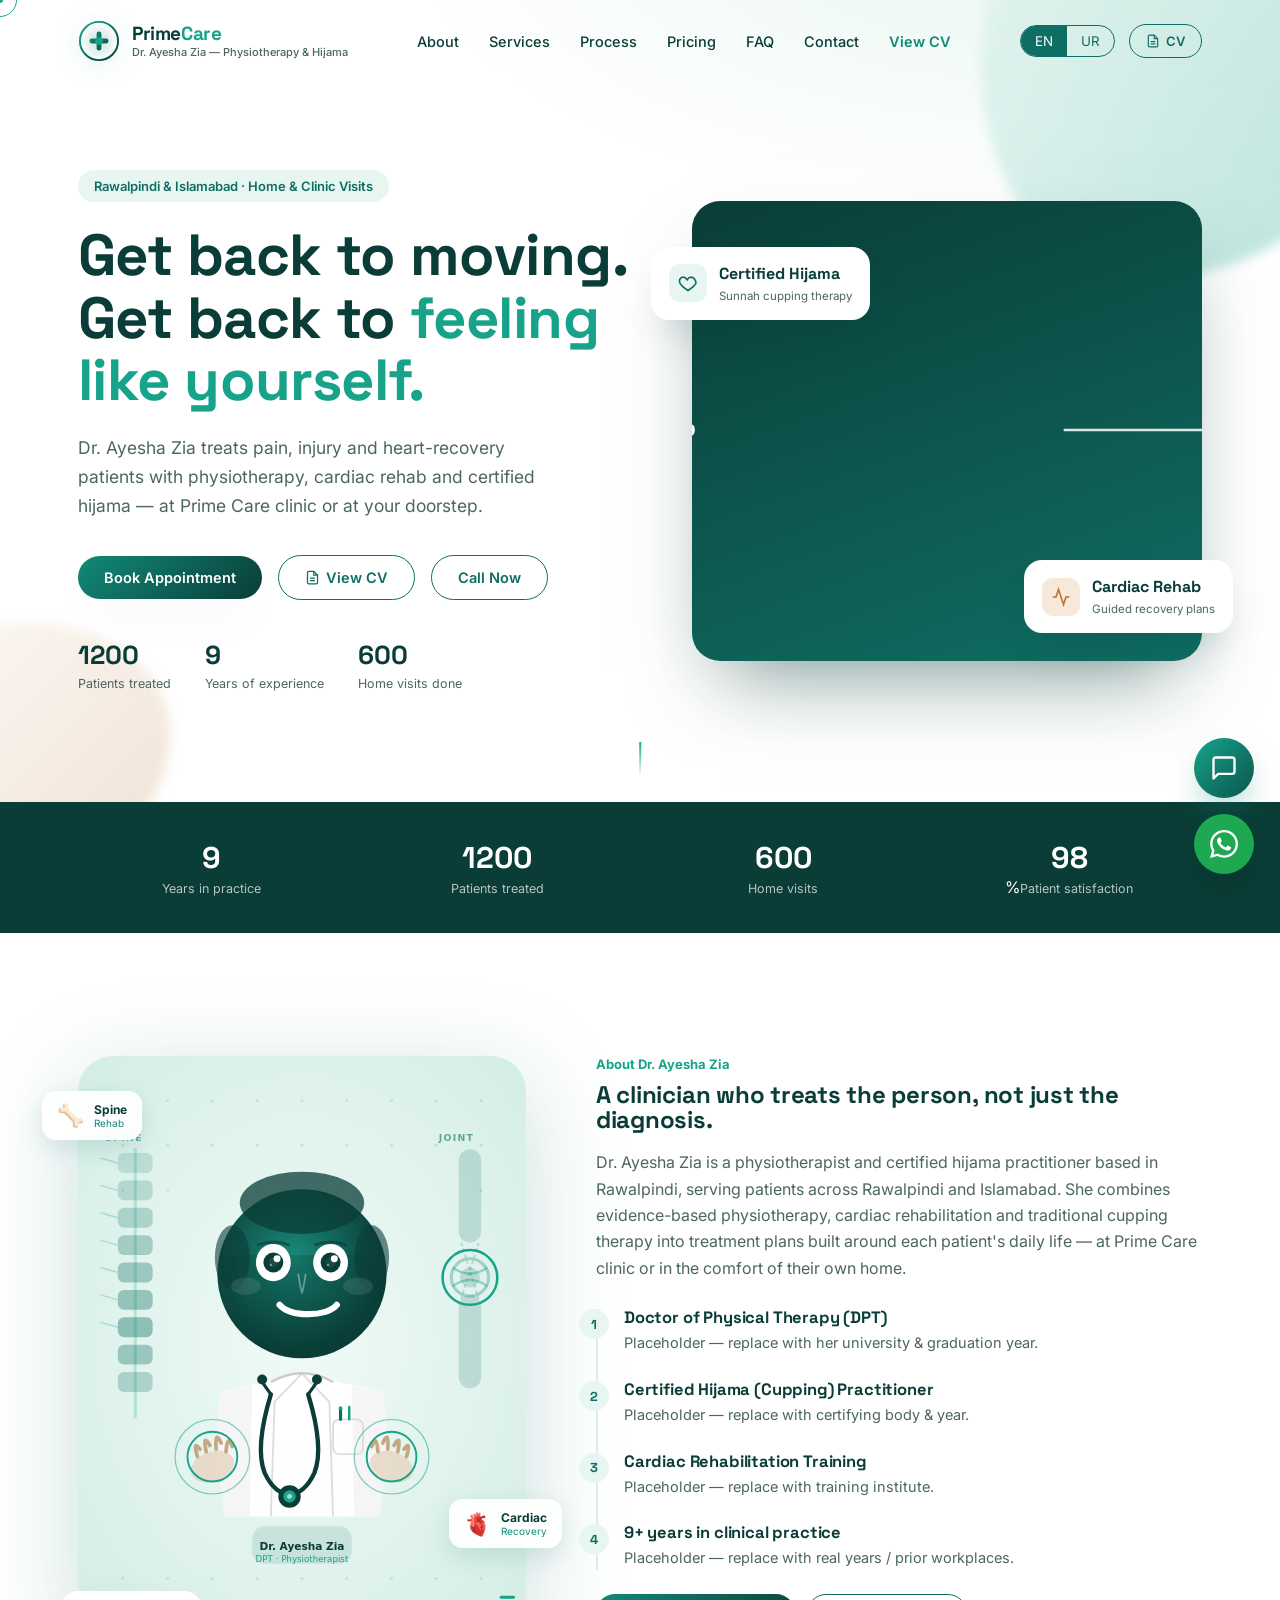
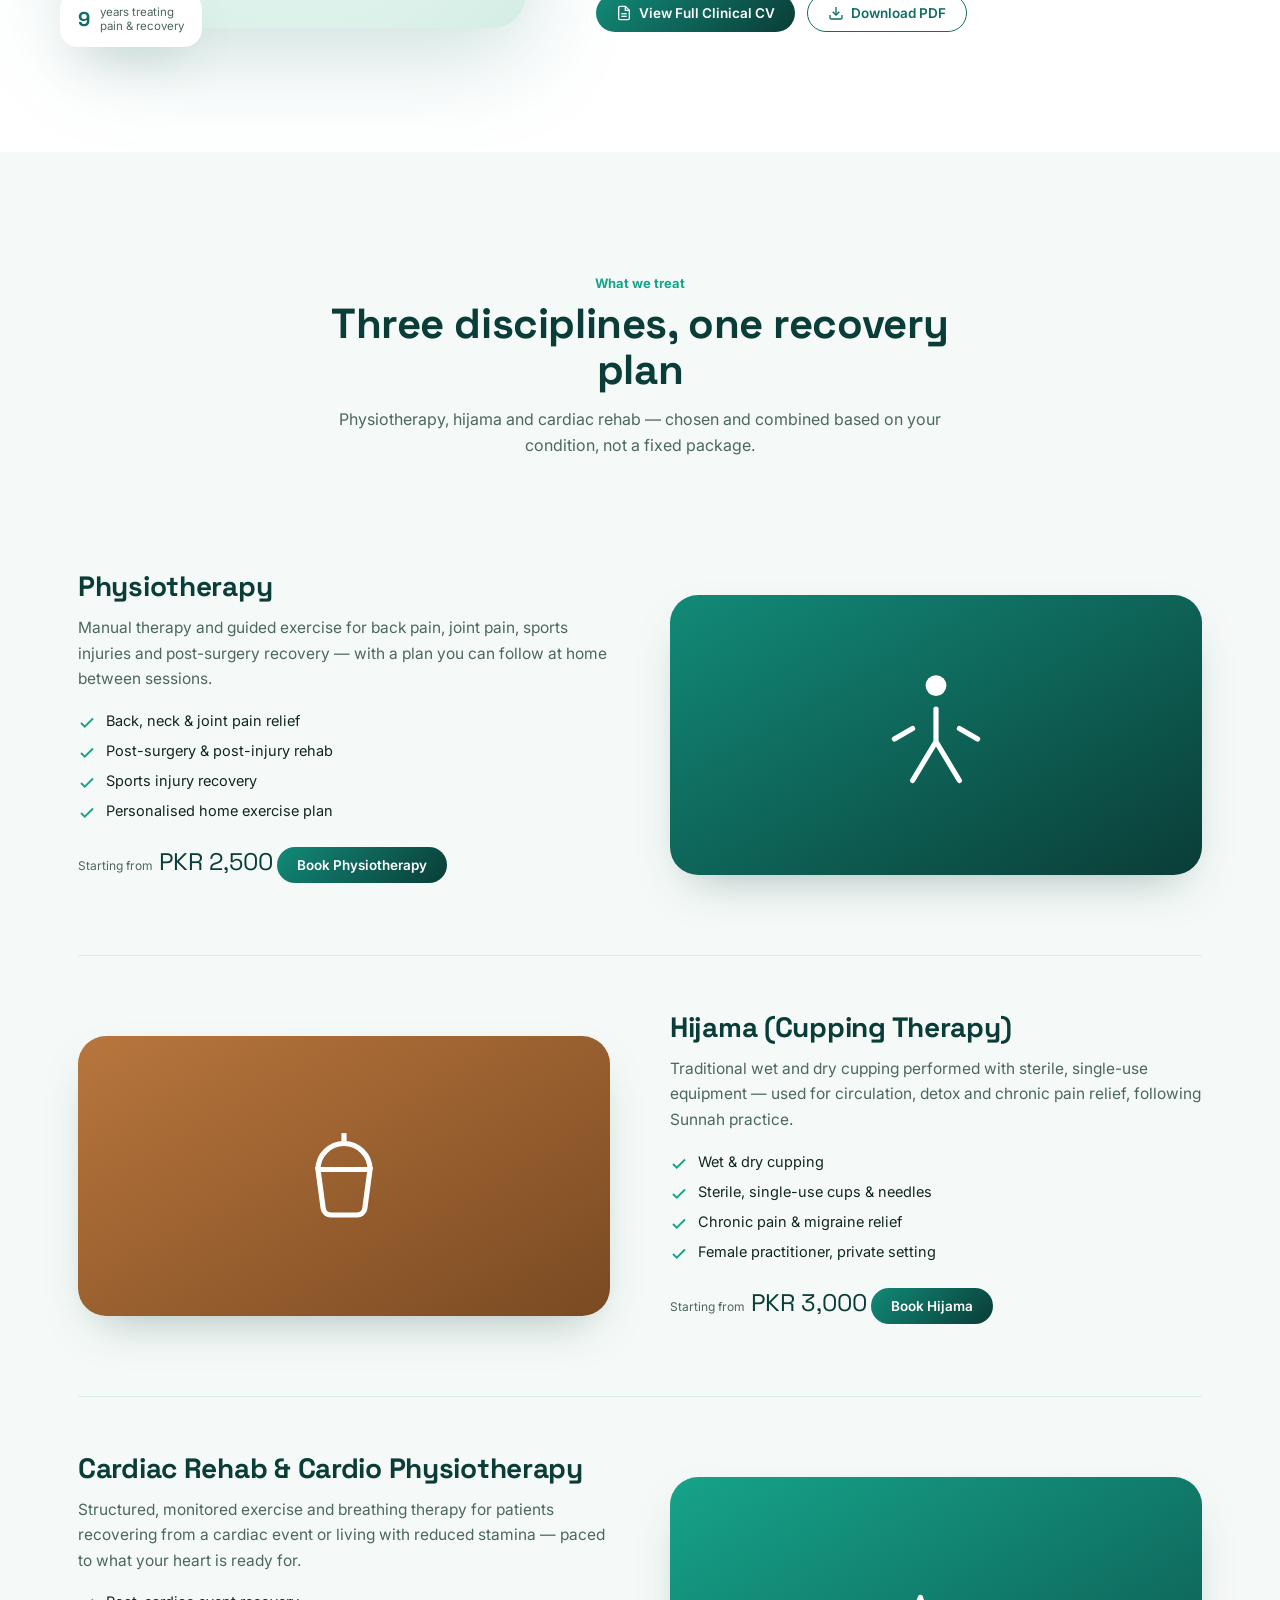
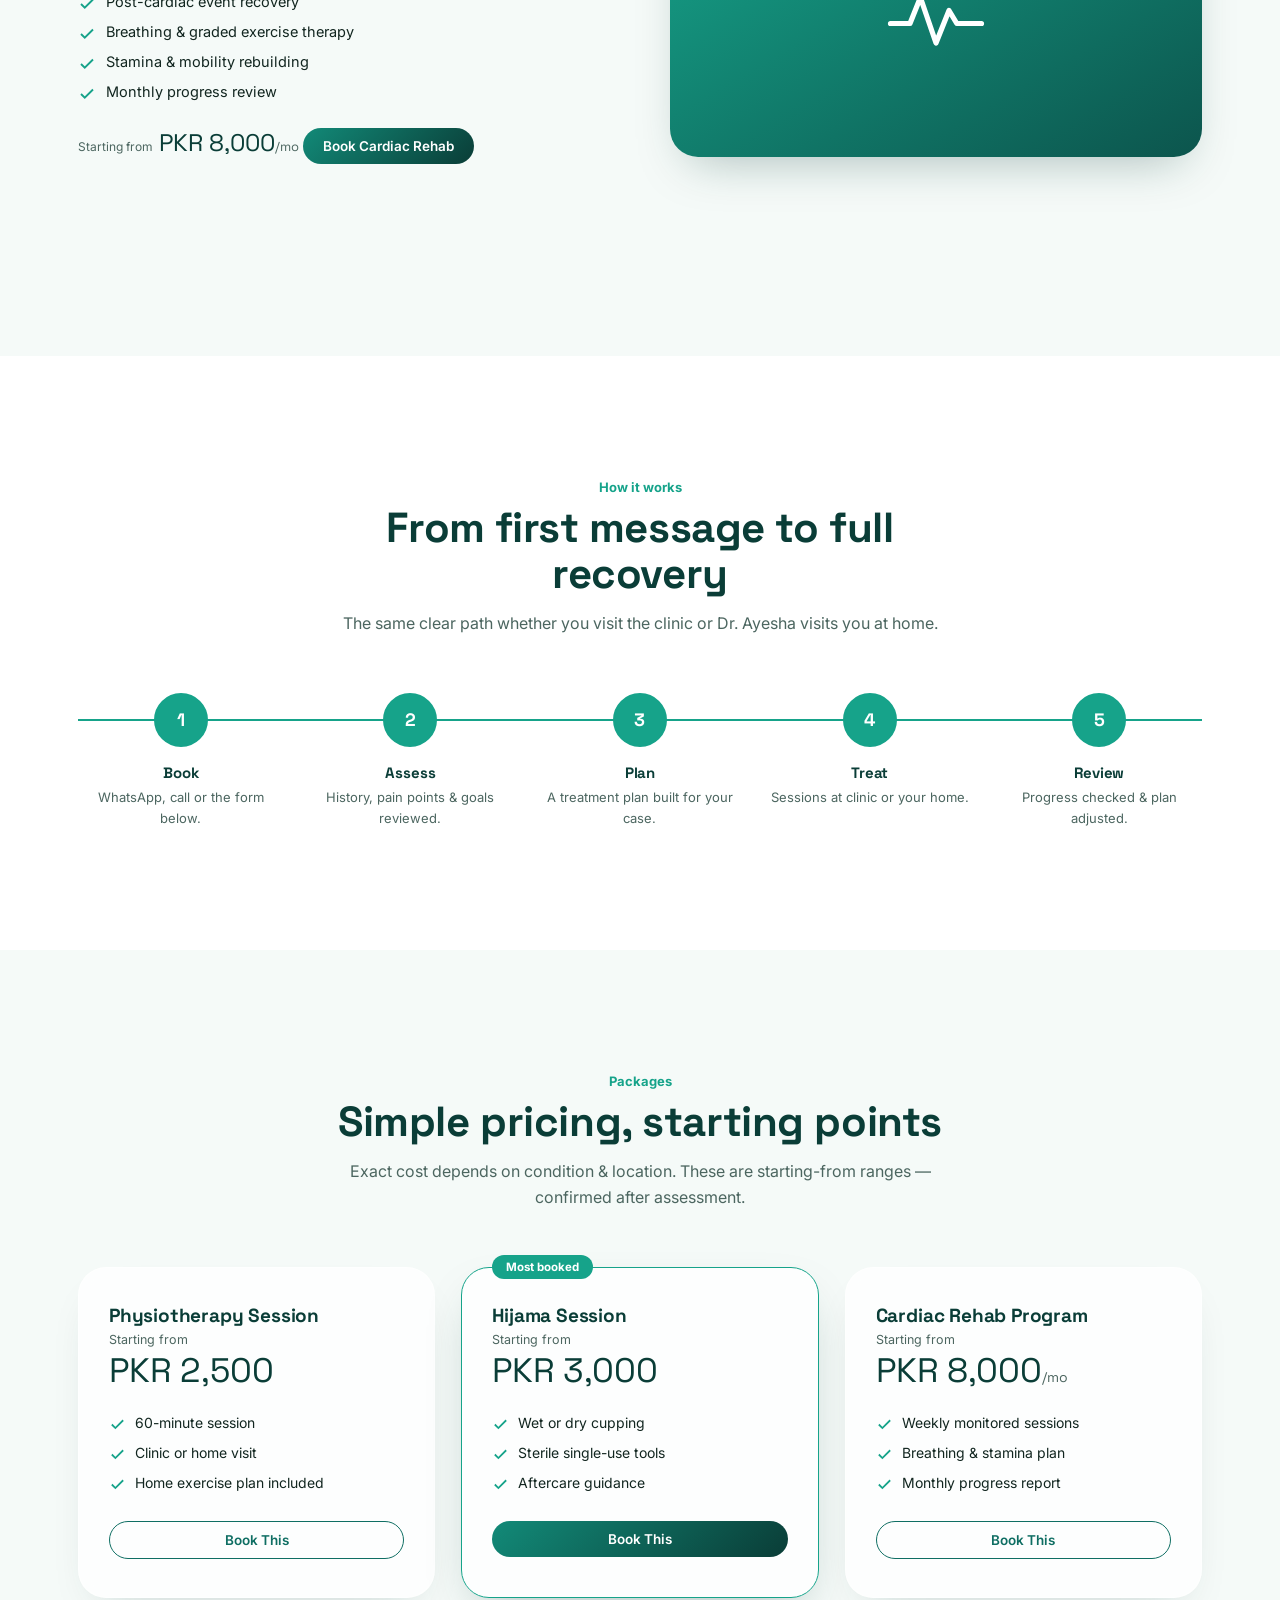
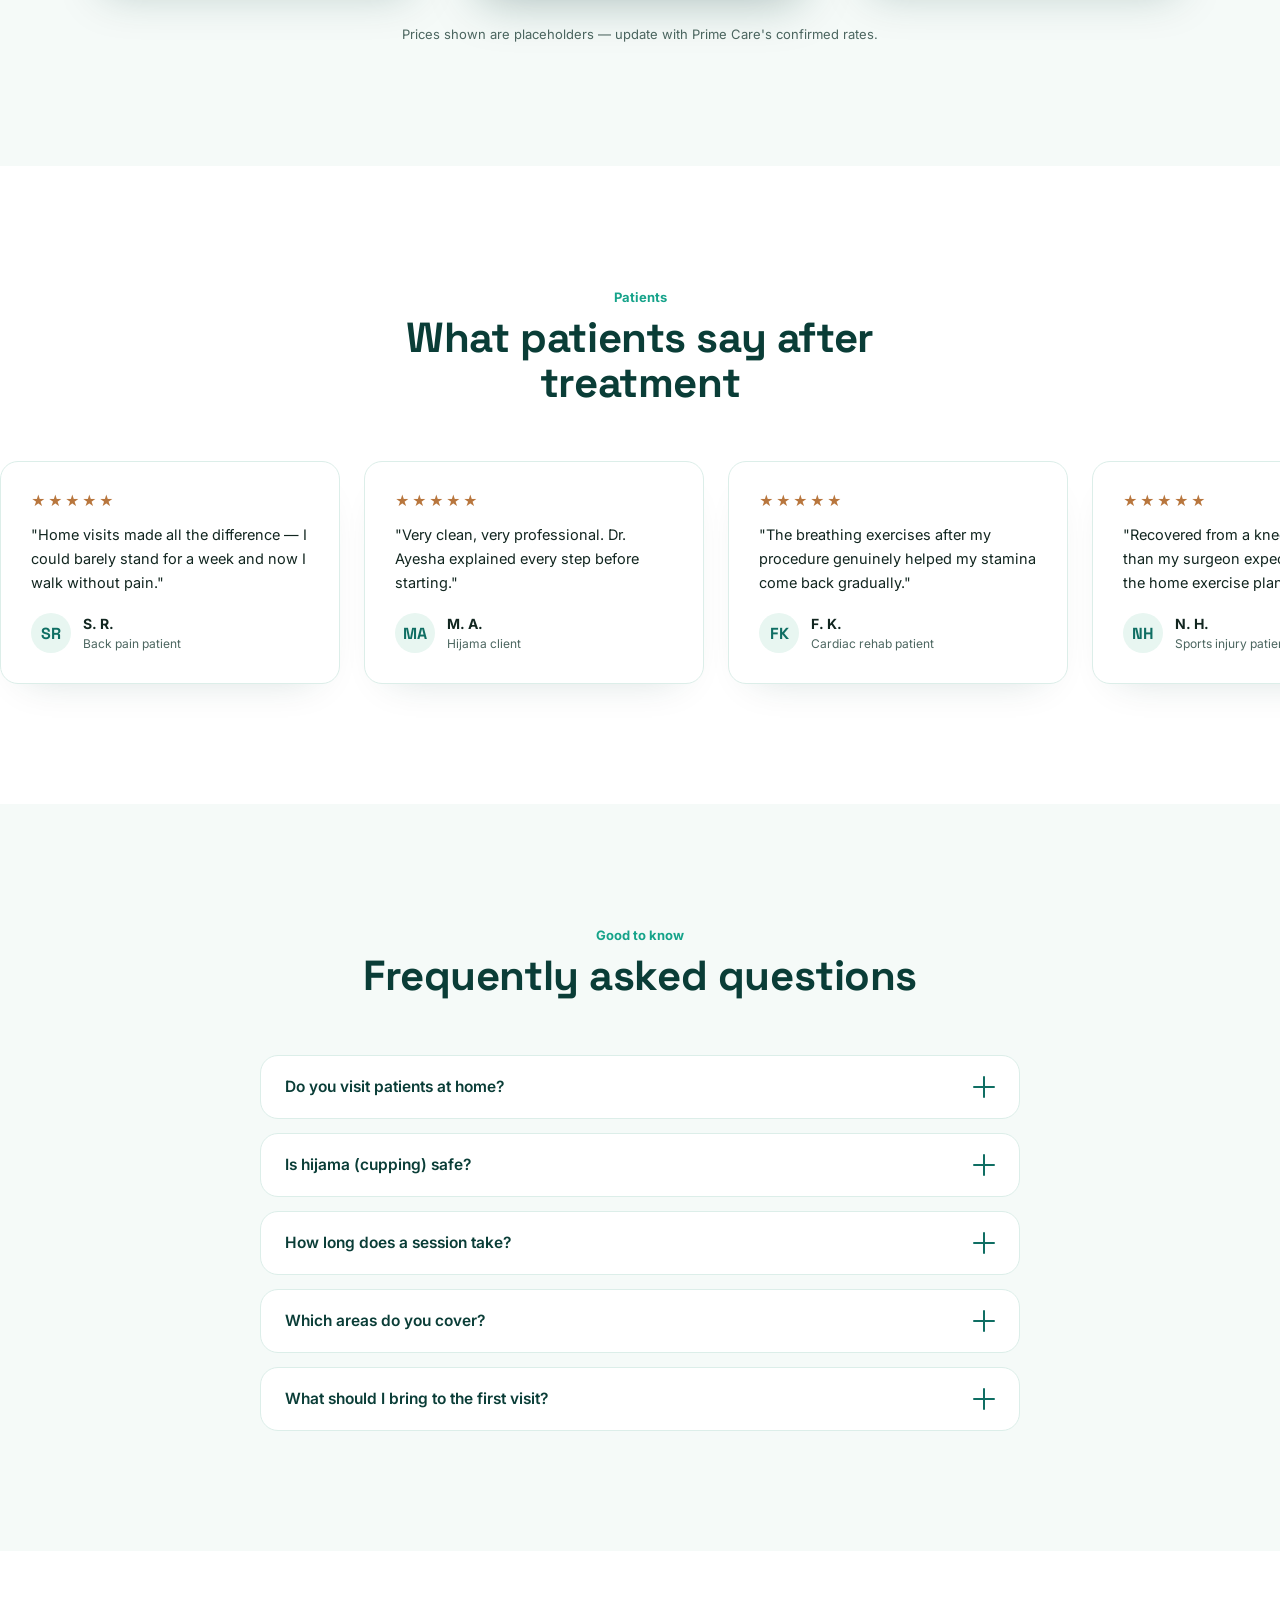
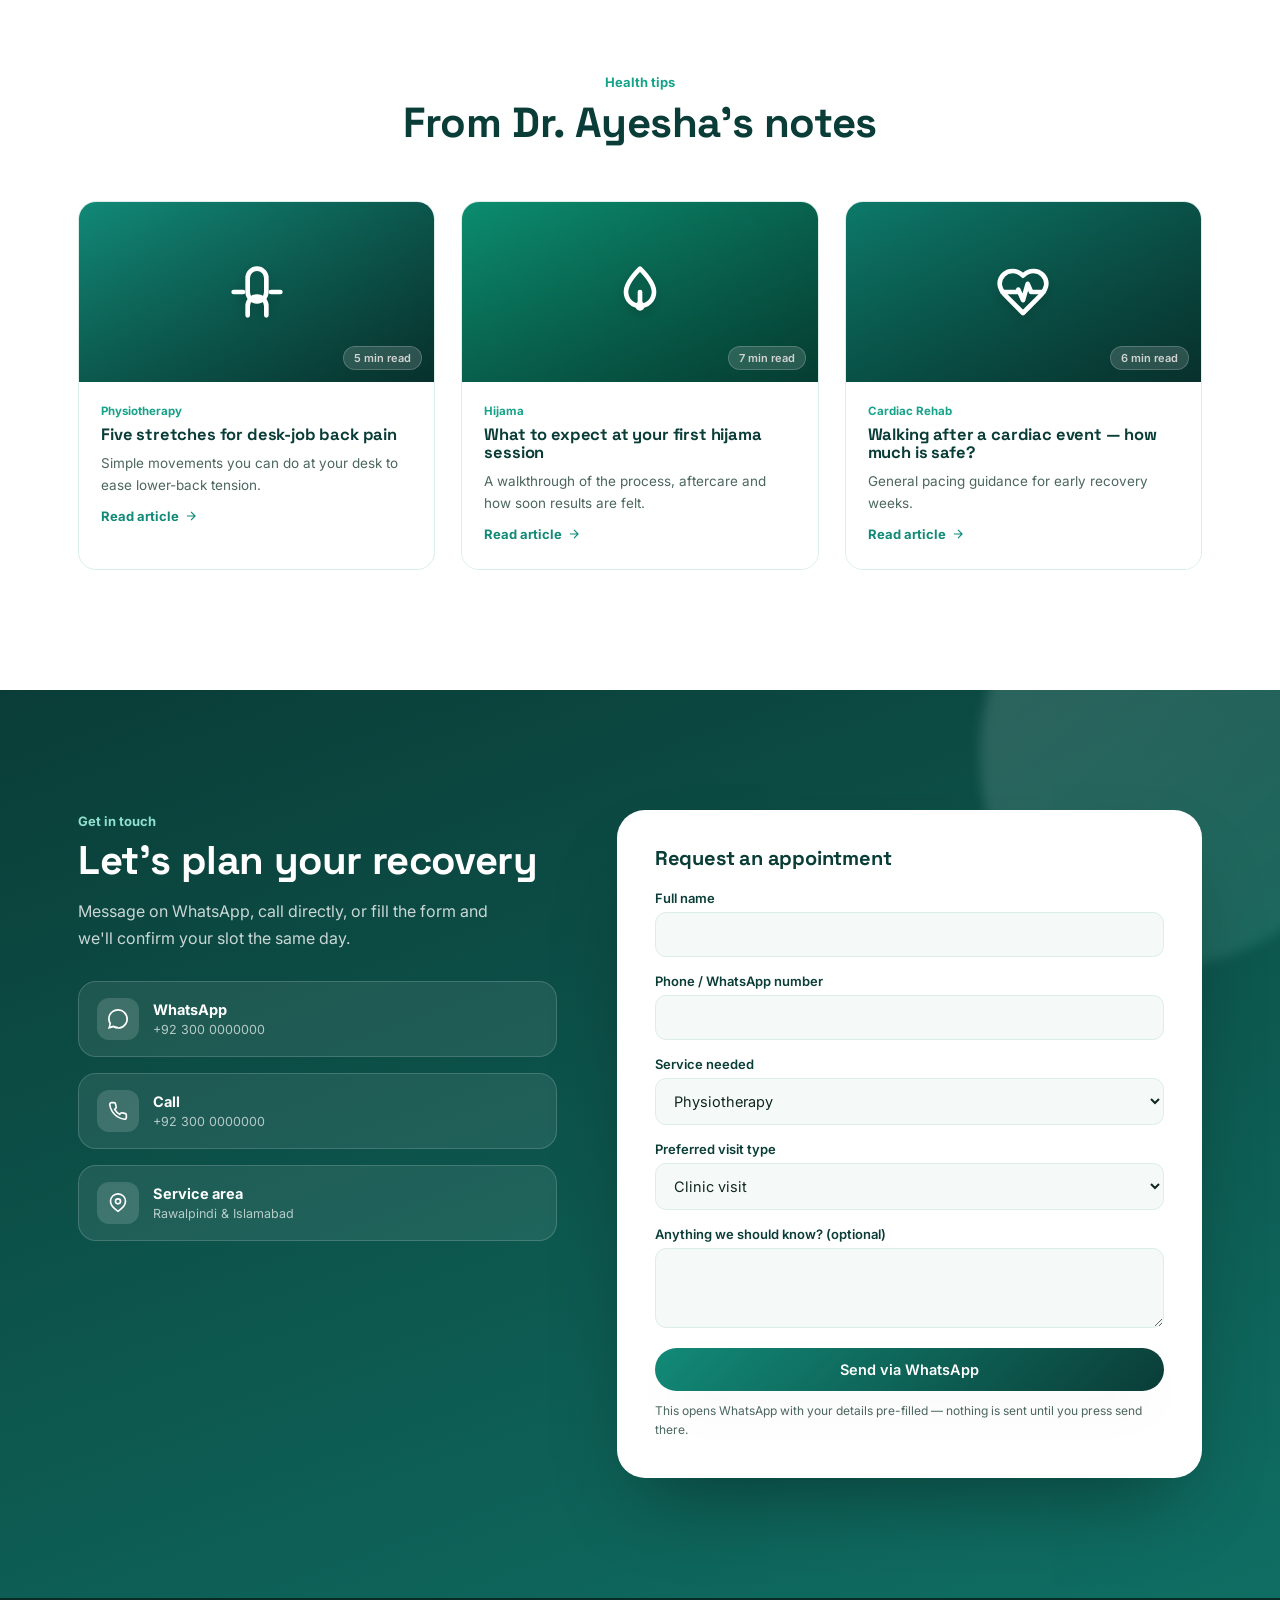
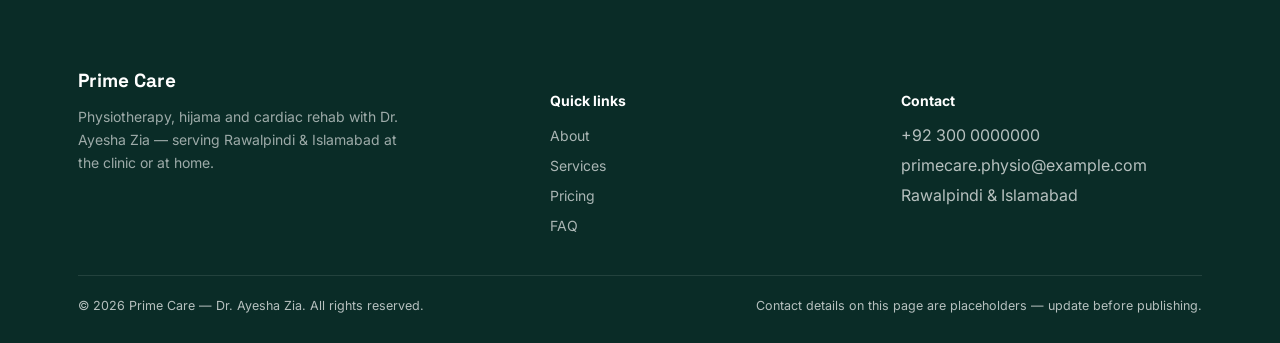
==== commit d00a3015: "cv improved" ====
--- a/index.html
+++ b/index.html
@@ -54,12 +54,17 @@
       <a href="#pricing" data-i18n="nav.pricing">Pricing</a>
       <a href="#faq" data-i18n="nav.faq">FAQ</a>
       <a href="#contact" data-i18n="nav.contact">Contact</a>
+      <a href="cv.html" target="_blank" style="font-weight:600; color:var(--teal-600);">View CV</a>
     </nav>
     <div class="nav-actions">
       <div class="lang-toggle">
         <button data-lang="en" class="active">EN</button>
         <button data-lang="ur">UR</button>
       </div>
+      <a href="cv.html" target="_blank" class="btn btn-ghost btn-sm" id="navCvDesktop" style="padding:8px 16px; font-size:13px; text-decoration:none; display:inline-flex; align-items:center; gap:6px;">
+        <svg width="14" height="14" viewBox="0 0 24 24" fill="none" stroke="currentColor" stroke-width="2"><path d="M14 2H6a2 2 0 0 0-2 2v16a2 2 0 0 0 2 2h12a2 2 0 0 0 2-2V8z"></path><polyline points="14 2 14 8 20 8"></polyline><line x1="16" y1="13" x2="8" y2="13"></line><line x1="16" y1="17" x2="8" y2="17"></line></svg>
+        CV
+      </a>
       <a href="#contact" class="btn btn-primary btn-sm" style="display:none" id="navBookDesktop" data-i18n="nav.book">Book Appointment</a>
       <button class="burger" id="burgerBtn" aria-label="Menu"><span></span><span></span><span></span></button>
     </div>
@@ -74,6 +79,7 @@
   <a href="#pricing" data-i18n="nav.pricing">Pricing</a>
   <a href="#faq" data-i18n="nav.faq">FAQ</a>
   <a href="#contact" data-i18n="nav.contact">Contact</a>
+  <a href="cv.html" target="_blank" style="font-weight:700; color:var(--teal-600);">📄 View Dr. Ayesha's CV</a>
 </div>
 
 <!-- ============ HERO ============ -->
@@ -87,7 +93,11 @@
       <p class="lead" data-i18n="hero.lead">Dr. Ayesha Zia treats pain, injury and heart-recovery patients with physiotherapy, cardiac rehab and certified hijama — at Prime Care clinic or at your doorstep.</p>
       <div class="hero-ctas">
         <a href="#contact" class="btn btn-primary" data-i18n="hero.cta1">Book Appointment</a>
-        <a href="tel:+923000000000" class="btn btn-ghost" data-i18n="hero.cta2">Call Now</a>
+        <a href="cv.html" target="_blank" class="btn btn-ghost" style="display:inline-flex; align-items:center; gap:6px;">
+          <svg width="15" height="15" viewBox="0 0 24 24" fill="none" stroke="currentColor" stroke-width="2"><path d="M14 2H6a2 2 0 0 0-2 2v16a2 2 0 0 0 2 2h12a2 2 0 0 0 2-2V8z"></path><polyline points="14 2 14 8 20 8"></polyline><line x1="16" y1="13" x2="8" y2="13"></line><line x1="16" y1="17" x2="8" y2="17"></line></svg>
+          View CV
+        </a>
+        <a href="tel:+923409562827" class="btn btn-ghost" data-i18n="hero.cta2">Call Now</a>
       </div>
       <div class="hero-stats">
         <div class="stat"><b class="counter" data-target="1200">0</b><span data-i18n="hero.stat1">Patients treated</span></div>
@@ -362,6 +372,16 @@
           <p data-i18n="about.c4d">Placeholder — replace with real years / prior workplaces.</p>
         </div>
       </div>
+      <div style="margin-top:24px; display:flex; gap:12px; flex-wrap:wrap;">
+        <a href="cv.html" target="_blank" class="btn btn-primary btn-sm" style="display:inline-flex; align-items:center; gap:7px; text-decoration:none;">
+          <svg width="16" height="16" viewBox="0 0 24 24" fill="none" stroke="currentColor" stroke-width="2"><path d="M14 2H6a2 2 0 0 0-2 2v16a2 2 0 0 0 2 2h12a2 2 0 0 0 2-2V8z"></path><polyline points="14 2 14 8 20 8"></polyline><line x1="16" y1="13" x2="8" y2="13"></line><line x1="16" y1="17" x2="8" y2="17"></line></svg>
+          View Full Clinical CV
+        </a>
+        <a href="cv.pdf" download class="btn btn-ghost btn-sm" style="display:inline-flex; align-items:center; gap:7px; text-decoration:none;">
+          <svg width="16" height="16" viewBox="0 0 24 24" fill="none" stroke="currentColor" stroke-width="2"><path d="M21 15v4a2 2 0 0 1-2 2H5a2 2 0 0 1-2-2v-4"></path><polyline points="7 10 12 15 17 10"></polyline><line x1="12" y1="15" x2="12" y2="3"></line></svg>
+          Download PDF
+        </a>
+      </div>
     </div>
   </div>
 </section>
